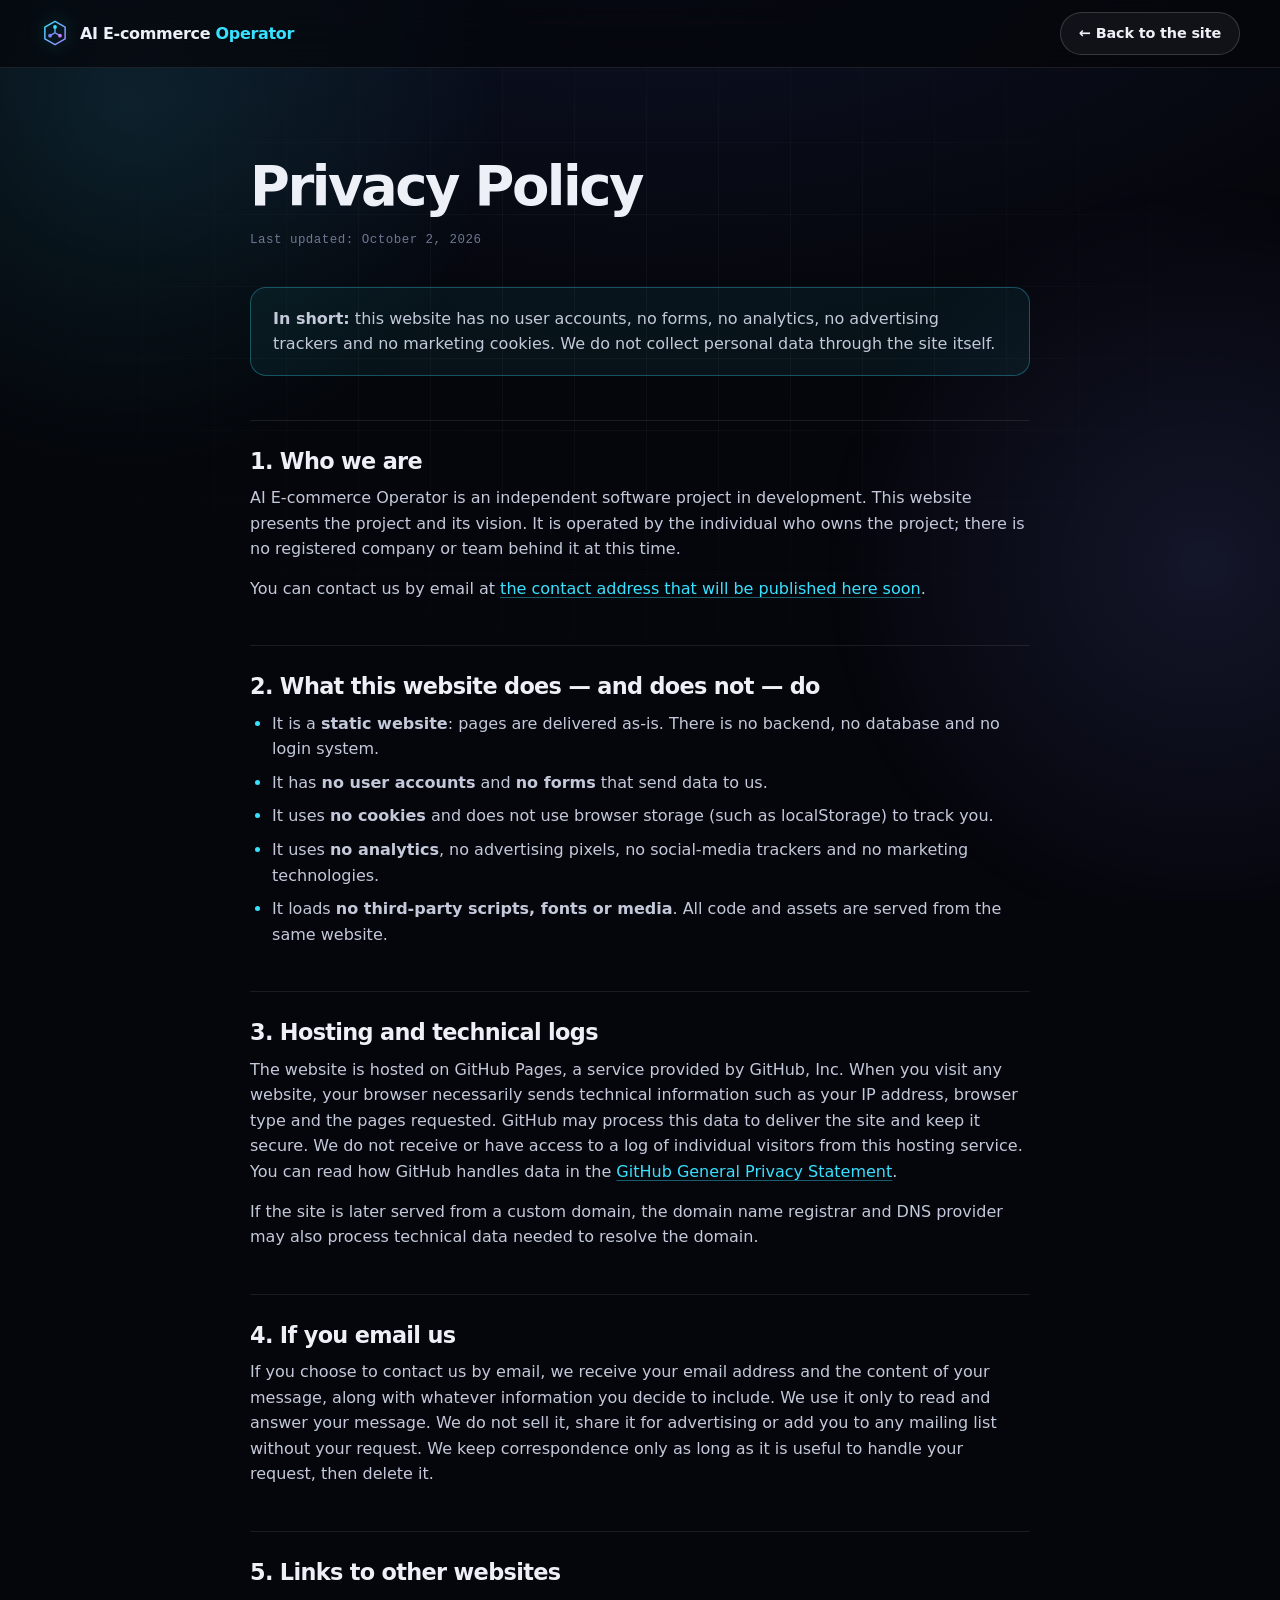
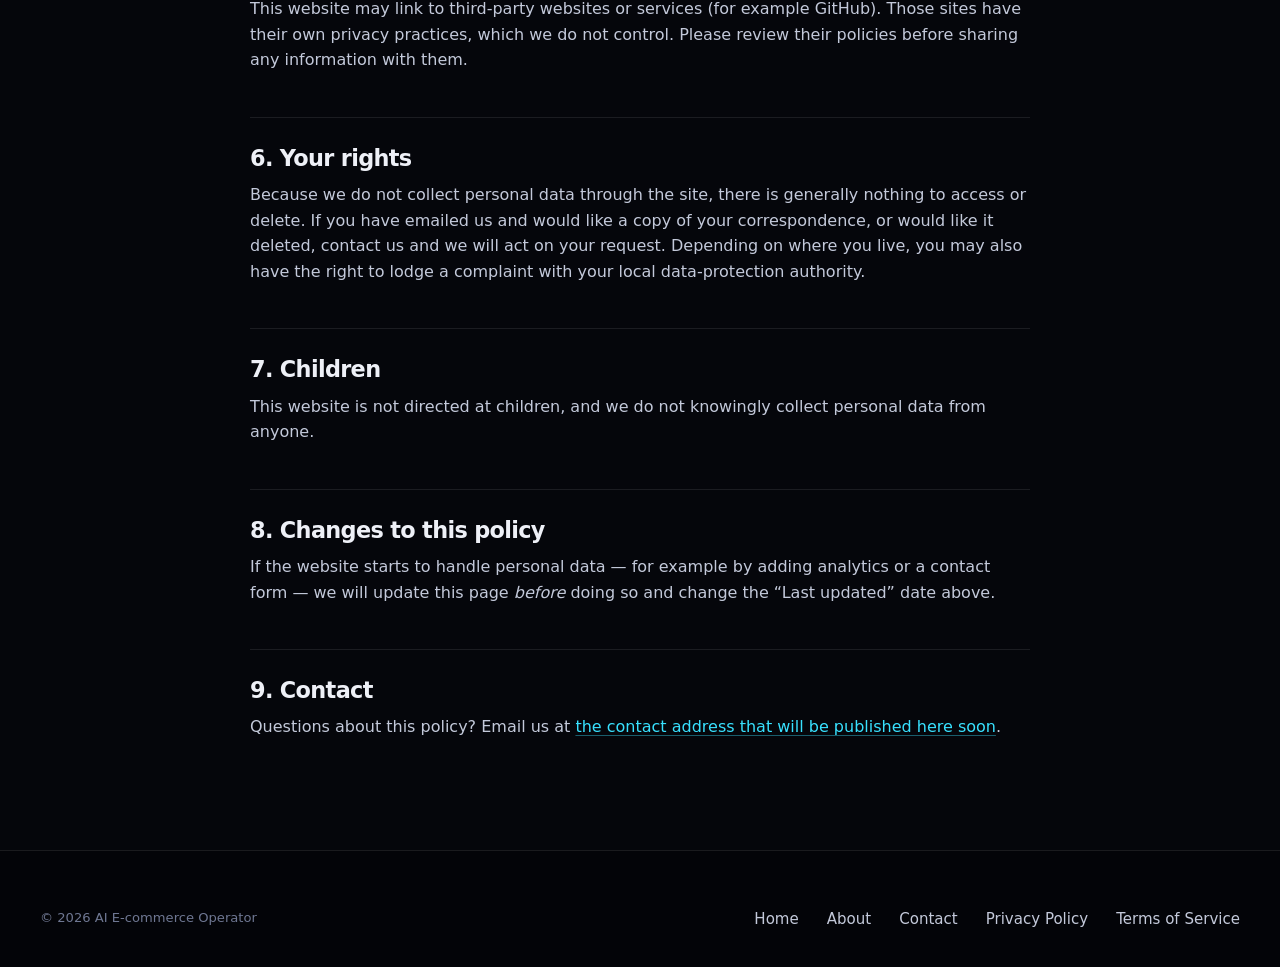
==== privacy.html @ a0b14c4b "Add premium static showcase site for AI E-commerce Operator Static GitHub Pages site (no backend, no" ====
<!doctype html>
<html lang="en">
<head>
  <meta charset="utf-8">
  <meta name="viewport" content="width=device-width, initial-scale=1, viewport-fit=cover">
  <title>Privacy Policy — AI E-commerce Operator</title>
  <meta name="description" content="Privacy Policy for the AI E-commerce Operator website: no accounts, no tracking, no marketing cookies.">
  <meta name="theme-color" content="#05060b">
  <meta name="color-scheme" content="dark">
  <link rel="canonical" href="https://abder-rahmane.github.io/ai-ecommerce-workflow-site/privacy.html">
  <meta property="og:type" content="website">
  <meta property="og:site_name" content="AI E-commerce Operator">
  <meta property="og:title" content="Privacy Policy — AI E-commerce Operator">
  <meta property="og:description" content="No accounts, no tracking, no marketing cookies.">
  <meta property="og:url" content="https://abder-rahmane.github.io/ai-ecommerce-workflow-site/privacy.html">
  <meta property="og:image" content="https://abder-rahmane.github.io/ai-ecommerce-workflow-site/assets/og-image.png">
  <link rel="icon" href="favicon.svg" type="image/svg+xml">
  <script>document.documentElement.classList.add('js');</script>
  <link rel="stylesheet" href="styles.css">
  <script defer src="script.js"></script>
</head>
<body class="doc-page">
  <!--
    HOW TO EDIT THIS PAGE LATER
    - Each section is an <h2>. Add a new <h2> + <p>/<ul> when the site starts doing something new
      (analytics, a contact form, a newsletter, embedded videos, fonts from a CDN, etc.).
    - Update the "Last updated" date below whenever you change the content.
    - The contact email is filled in automatically from SITE_CONFIG.CONTACT_EMAIL in script.js.
  -->
  <a class="skip-link" href="#main">Skip to content</a>
  <svg width="0" height="0" style="position:absolute" aria-hidden="true" focusable="false"><defs><linearGradient id="g-brand" x1="0" y1="0" x2="1" y2="1"><stop offset="0" stop-color="#38e1ff"/><stop offset="1" stop-color="#a77bff"/></linearGradient></defs></svg>
  <div class="backdrop" aria-hidden="true"><div class="bd-grid"></div><div class="bd-orb bd-orb-a"></div><div class="bd-orb bd-orb-b"></div></div>

  <header class="site-header" id="site-header">
    <div class="container nav-bar">
      <a class="brand" href="index.html" aria-label="AI E-commerce Operator — home">
        <svg class="brand-mark" viewBox="0 0 32 32" aria-hidden="true" focusable="false"><path d="M16 3.5l10.8 6.25v12.5L16 28.5 5.2 22.25V9.75z" fill="none" stroke="url(#g-brand)" stroke-width="1.6" stroke-linejoin="round"/><path d="M16 9.5v6.2m0 0l-5.3 3.1m5.3-3.1l5.3 3.1" fill="none" stroke="url(#g-brand)" stroke-width="1.4" stroke-linecap="round"/><circle cx="16" cy="9.5" r="2" fill="#38e1ff"/><circle cx="10.7" cy="18.8" r="2" fill="#7c83ff"/><circle cx="21.3" cy="18.8" r="2" fill="#c77dff"/></svg>
        <span>AI E-commerce <b>Operator</b></span>
      </a>
      <a class="btn btn-sm btn-ghost" href="index.html">← Back to the site</a>
    </div>
  </header>

  <main id="main" class="doc">
    <h1>Privacy Policy</h1>
    <p class="meta">Last updated: October 2, 2026</p>

    <div class="callout">
      <p><strong>In short:</strong> this website has no user accounts, no forms, no analytics, no advertising trackers and no marketing cookies. We do not collect personal data through the site itself.</p>
    </div>

    <h2>1. Who we are</h2>
    <p>AI E-commerce Operator is an independent software project in development. This website presents the project and its vision. It is operated by the individual who owns the project; there is no registered company or team behind it at this time.</p>
    <p>You can contact us by email at <a href="#contact-email" data-contact-link data-no-subject><span data-contact-text>the contact address that will be published here soon</span></a>.</p>

    <h2>2. What this website does — and does not — do</h2>
    <ul>
      <li>It is a <strong>static website</strong>: pages are delivered as-is. There is no backend, no database and no login system.</li>
      <li>It has <strong>no user accounts</strong> and <strong>no forms</strong> that send data to us.</li>
      <li>It uses <strong>no cookies</strong> and does not use browser storage (such as localStorage) to track you.</li>
      <li>It uses <strong>no analytics</strong>, no advertising pixels, no social-media trackers and no marketing technologies.</li>
      <li>It loads <strong>no third-party scripts, fonts or media</strong>. All code and assets are served from the same website.</li>
    </ul>

    <h2>3. Hosting and technical logs</h2>
    <p>The website is hosted on GitHub Pages, a service provided by GitHub, Inc. When you visit any website, your browser necessarily sends technical information such as your IP address, browser type and the pages requested. GitHub may process this data to deliver the site and keep it secure. We do not receive or have access to a log of individual visitors from this hosting service. You can read how GitHub handles data in the <a href="https://docs.github.com/en/site-policy/privacy-policies/github-general-privacy-statement" rel="noopener noreferrer">GitHub General Privacy Statement</a>.</p>
    <p>If the site is later served from a custom domain, the domain name registrar and DNS provider may also process technical data needed to resolve the domain.</p>

    <h2>4. If you email us</h2>
    <p>If you choose to contact us by email, we receive your email address and the content of your message, along with whatever information you decide to include. We use it only to read and answer your message. We do not sell it, share it for advertising or add you to any mailing list without your request. We keep correspondence only as long as it is useful to handle your request, then delete it.</p>

    <h2>5. Links to other websites</h2>
    <p>This website may link to third-party websites or services (for example GitHub). Those sites have their own privacy practices, which we do not control. Please review their policies before sharing any information with them.</p>

    <h2>6. Your rights</h2>
    <p>Because we do not collect personal data through the site, there is generally nothing to access or delete. If you have emailed us and would like a copy of your correspondence, or would like it deleted, contact us and we will act on your request. Depending on where you live, you may also have the right to lodge a complaint with your local data-protection authority.</p>

    <h2>7. Children</h2>
    <p>This website is not directed at children, and we do not knowingly collect personal data from anyone.</p>

    <h2>8. Changes to this policy</h2>
    <p>If the website starts to handle personal data — for example by adding analytics or a contact form — we will update this page <em>before</em> doing so and change the “Last updated” date above.</p>

    <h2>9. Contact</h2>
    <p>Questions about this policy? Email us at <a href="#contact-email" data-contact-link data-no-subject><span data-contact-text>the contact address that will be published here soon</span></a>.</p>
  </main>

  <footer class="site-footer">
    <div class="container">
      <div class="footer-bottom" style="margin-top:0;padding-top:0;border-top:0">
        <p>© 2026 AI E-commerce Operator</p>
        <ul class="footer-links">
          <li><a href="index.html">Home</a></li>
          <li><a href="index.html#about">About</a></li>
          <li><a href="index.html#contact">Contact</a></li>
          <li><a href="privacy.html" aria-current="page">Privacy Policy</a></li>
          <li><a href="terms.html">Terms of Service</a></li>
        </ul>
      </div>
    </div>
  </footer>
</body>
</html>
---- styles.css ----
/* ==========================================================================
   AI E-commerce Operator — styles
   Sections: 1 Tokens · 2 Base · 3 Layout & utilities · 4 Backdrop · 5 Header
             6 Hero · 7 Strip · 8 Sections · 9 Workflow · 10 Discovery
             11 Creative · 12 Store · 13 Advertising · 14 Learning · 15 Agents
             16 About & Contact · 17 Footer · 18 Legal pages · 19 Responsive
             20 Reduced motion
   ========================================================================== */

/* 1 — Tokens */
:root {
  --bg: #05060b;
  --bg-2: #0a0c15;
  --ink: #eef0f7;
  --ink-2: #c3c9da;
  --muted: #a2a9bd;
  --dim: #6e7792;
  --line: rgba(255, 255, 255, .09);
  --line-2: rgba(255, 255, 255, .16);
  --glass: rgba(255, 255, 255, .045);
  --c1: #38e1ff;
  --c2: #7c83ff;
  --c3: #c77dff;
  --c4: #7dffb2;
  --c5: #ffb86b;
  --radius: 20px;
  --maxw: 1200px;
  --gutter: clamp(20px, 4vw, 40px);
  --header-h: 68px;
  --font: ui-sans-serif, system-ui, -apple-system, "Segoe UI", "Inter", Roboto, "Helvetica Neue", Arial, sans-serif;
  --mono: ui-monospace, "SF Mono", SFMono-Regular, Menlo, Consolas, "Liberation Mono", monospace;
  --ease: cubic-bezier(.2, .8, .2, 1);
  color-scheme: dark;
}

/* 2 — Base */
*, *::before, *::after { box-sizing: border-box; }
html { -webkit-text-size-adjust: 100%; scroll-behavior: smooth; scroll-padding-top: calc(var(--header-h) + 12px); }
body {
  margin: 0;
  background: var(--bg);
  color: var(--ink);
  font-family: var(--font);
  font-size: 1.0625rem;
  line-height: 1.6;
  -webkit-font-smoothing: antialiased;
  -moz-osx-font-smoothing: grayscale;
  text-rendering: optimizeLegibility;
  overflow-x: hidden;
}
img, svg, canvas { display: block; max-width: 100%; }
a { color: inherit; text-decoration: none; }
h1, h2, h3, p, ul, ol, dl, dd, figure { margin: 0; }
ul, ol { padding: 0; list-style: none; }
button { font: inherit; color: inherit; }
:focus-visible { outline: 2px solid var(--c1); outline-offset: 3px; border-radius: 6px; }
::selection { background: rgba(124, 131, 255, .45); color: #fff; }

.ico { width: 1.25em; height: 1.25em; flex: none; fill: none; stroke: currentColor; stroke-width: 1.6; stroke-linecap: round; stroke-linejoin: round; }
.mono { font-family: var(--mono); }
.dim { color: var(--dim); }
.sr-only { position: absolute; width: 1px; height: 1px; margin: -1px; padding: 0; overflow: hidden; clip: rect(0 0 0 0); white-space: nowrap; border: 0; }
.skip-link { position: fixed; left: 12px; top: -60px; z-index: 100; padding: 10px 16px; background: #fff; color: #000; border-radius: 10px; font-weight: 600; transition: top .2s; }
.skip-link:focus { top: 12px; }
.noscript { position: fixed; bottom: 0; left: 0; right: 0; padding: 10px 16px; background: #1a1d2b; color: var(--ink-2); font-size: .85rem; text-align: center; z-index: 50; }

/* 3 — Layout & utilities */
.container { width: min(var(--maxw), 100% - 2 * var(--gutter)); margin-inline: auto; }
.section { position: relative; padding-block: clamp(72px, 11vw, 150px); }
.eyebrow { font-family: var(--mono); font-size: .75rem; letter-spacing: .16em; text-transform: uppercase; color: var(--c1); margin-bottom: 18px; display: inline-flex; align-items: center; gap: 10px; }
.eyebrow::before { content: ""; width: 22px; height: 1px; background: linear-gradient(90deg, transparent, var(--c1)); }
h1, h2, h3 { font-weight: 600; letter-spacing: -.03em; line-height: 1.08; text-wrap: balance; }
h2 { font-size: clamp(1.9rem, 4vw, 3.3rem); letter-spacing: -.04em; }
h3 { font-size: 1.2rem; letter-spacing: -.02em; }
.grad { background: linear-gradient(100deg, #fff 0%, #aebcff 38%, var(--c1) 78%, #8cf3ff 100%); background-size: 200% 100%; -webkit-background-clip: text; background-clip: text; color: transparent; animation: gradshift 9s ease-in-out infinite alternate; }
@keyframes gradshift { to { background-position: 100% 0; } }
.section-head { max-width: 780px; margin-bottom: clamp(36px, 5vw, 64px); }
.section-head--center { margin-inline: auto; text-align: center; }
.section-head--center .eyebrow { justify-content: center; }
.section-lede { color: var(--muted); font-size: clamp(1.02rem, 1.4vw, 1.2rem); margin-top: 20px; max-width: 62ch; text-wrap: pretty; }
.section-head--center .section-lede { margin-inline: auto; }
.caption { margin-top: 18px; font-size: .8rem; color: var(--dim); text-align: center; font-family: var(--mono); letter-spacing: .02em; }

.tag { display: inline-flex; align-items: center; padding: 3px 10px; border-radius: 999px; font-family: var(--mono); font-size: .68rem; letter-spacing: .08em; text-transform: uppercase; border: 1px solid var(--line-2); color: var(--ink-2); background: rgba(255, 255, 255, .04); }
.tag-hot { color: #bff6ff; border-color: rgba(56, 225, 255, .4); background: rgba(56, 225, 255, .08); }
.tag-dim { color: var(--dim); }

.btn { position: relative; display: inline-flex; align-items: center; justify-content: center; gap: 10px; padding: 14px 24px; border-radius: 999px; font-weight: 600; font-size: .98rem; letter-spacing: -.01em; border: 1px solid transparent; cursor: pointer; transition: transform .35s var(--ease), box-shadow .35s var(--ease), background .3s, border-color .3s; isolation: isolate; }
.btn .ico { transition: transform .35s var(--ease); }
.btn:hover .ico { transform: translateX(3px); }
.btn-sm { padding: 9px 18px; font-size: .9rem; }
.btn-primary { color: #05060b; background: linear-gradient(120deg, #fff 0%, #dff6ff 50%, #cdd6ff 100%); box-shadow: 0 0 0 1px rgba(255, 255, 255, .5) inset, 0 10px 40px -10px rgba(56, 225, 255, .55), 0 2px 10px rgba(0, 0, 0, .4); }
.btn-primary:hover { transform: translateY(-2px); box-shadow: 0 0 0 1px rgba(255, 255, 255, .6) inset, 0 18px 50px -10px rgba(124, 131, 255, .75), 0 2px 10px rgba(0, 0, 0, .4); }
.btn-ghost { color: var(--ink); background: rgba(255, 255, 255, .05); border-color: var(--line-2); }
.btn-ghost:hover { background: rgba(255, 255, 255, .1); border-color: rgba(255, 255, 255, .3); transform: translateY(-2px); }
.btn[aria-disabled="true"] { opacity: .55; cursor: not-allowed; pointer-events: auto; }
.btn[aria-disabled="true"]:hover { transform: none; }
.cta-row { display: flex; flex-wrap: wrap; gap: 14px; }
.cta-row--center { justify-content: center; }

.glass { background: linear-gradient(180deg, rgba(255, 255, 255, .07), rgba(255, 255, 255, .025)); border: 1px solid var(--line); border-radius: var(--radius); box-shadow: 0 30px 80px -40px rgba(0, 0, 0, .8), 0 1px 0 rgba(255, 255, 255, .06) inset; -webkit-backdrop-filter: blur(14px); backdrop-filter: blur(14px); }

/* Reveal on scroll (only when JS is running, so content is never hidden without it) */
.js .reveal { opacity: 0; translate: 0 28px; transition: opacity .9s var(--ease) var(--d, 0s), translate .9s var(--ease) var(--d, 0s); }
.js .reveal.in { opacity: 1; translate: 0 0; }
.rise { animation: rise 1s var(--ease) var(--d, 0s) both; }
@keyframes rise { from { opacity: 0; transform: translateY(26px); } to { opacity: 1; transform: none; } }

/* 3D tilt (driven by script.js through --rx / --ry) */
.tilt { transform: perspective(1000px) rotateX(var(--rx, 0deg)) rotateY(var(--ry, 0deg)); transform-style: preserve-3d; transition: transform .6s var(--ease); will-change: transform; }
.tilt.is-tilting { transition: transform .1s linear; }
.lift { transform: translateZ(34px); }
.spot { position: relative; }
.spot::before { content: ""; position: absolute; inset: 0; border-radius: inherit; background: radial-gradient(260px circle at var(--mx, 50%) var(--my, 50%), hsla(var(--h, 230), 100%, 70%, .2), transparent 62%); opacity: 0; transition: opacity .35s; pointer-events: none; }
.spot:hover::before { opacity: 1; }

/* Pause off-screen animations (script.js toggles .in-view) */
.js [data-anim]:not(.in-view) *, .js [data-anim]:not(.in-view) *::before, .js [data-anim]:not(.in-view) *::after { animation-play-state: paused !important; }

/* Parallax wrappers (translated by script.js) */
.px { position: absolute; transform: translate3d(0, var(--py, 0px), 0); will-change: transform; }
.bob { animation: bob 6s ease-in-out infinite; }
@keyframes bob { 50% { transform: translateY(-10px); } }

/* 4 — Backdrop */
.backdrop { position: fixed; inset: 0; z-index: -1; overflow: hidden; pointer-events: none; background: radial-gradient(120% 80% at 50% -10%, #0d1226 0%, var(--bg) 60%); }
.bd-grid { position: absolute; inset: -2px; background-image: linear-gradient(rgba(255, 255, 255, .035) 1px, transparent 1px), linear-gradient(90deg, rgba(255, 255, 255, .035) 1px, transparent 1px); background-size: 72px 72px; -webkit-mask-image: radial-gradient(70% 60% at 50% 35%, #000 20%, transparent 75%); mask-image: radial-gradient(70% 60% at 50% 35%, #000 20%, transparent 75%); }
.bd-orb { position: absolute; width: 60vmax; height: 60vmax; border-radius: 50%; opacity: .5; will-change: transform; }
.bd-orb-a { left: -20vmax; top: -22vmax; background: radial-gradient(closest-side, rgba(56, 225, 255, .22), transparent); animation: drift-a 26s ease-in-out infinite alternate; }
.bd-orb-b { right: -24vmax; top: 20vh; background: radial-gradient(closest-side, rgba(124, 131, 255, .26), transparent); animation: drift-b 32s ease-in-out infinite alternate; }
.bd-orb-c { left: 10vmax; bottom: -34vmax; background: radial-gradient(closest-side, rgba(199, 125, 255, .2), transparent); animation: drift-a 36s ease-in-out infinite alternate-reverse; }
@keyframes drift-a { to { transform: translate3d(8vmax, 6vmax, 0) scale(1.15); } }
@keyframes drift-b { to { transform: translate3d(-10vmax, 8vmax, 0) scale(.9); } }
.progress { position: fixed; top: 0; left: 0; right: 0; height: 2px; z-index: 60; pointer-events: none; }
.progress i { display: block; height: 100%; width: 100%; transform-origin: 0 50%; transform: scaleX(var(--p, 0)); background: linear-gradient(90deg, var(--c1), var(--c2), var(--c3)); box-shadow: 0 0 12px rgba(56, 225, 255, .7); }

/* 5 — Header */
.site-header { position: fixed; inset: 0 0 auto 0; z-index: 50; height: var(--header-h); display: flex; align-items: center; transition: background .4s, border-color .4s, backdrop-filter .4s; border-bottom: 1px solid transparent; }
.site-header.is-scrolled, .site-header.nav-open { background: rgba(5, 6, 11, .72); -webkit-backdrop-filter: blur(18px) saturate(1.4); backdrop-filter: blur(18px) saturate(1.4); border-color: var(--line); }
.nav-bar { display: flex; align-items: center; justify-content: space-between; gap: 24px; }
.brand { display: inline-flex; align-items: center; gap: 10px; font-weight: 600; letter-spacing: -.02em; font-size: 1rem; }
.brand b { font-weight: 600; color: var(--c1); }
.brand-mark { width: 30px; height: 30px; filter: drop-shadow(0 0 10px rgba(56, 225, 255, .4)); }
.nav { display: flex; align-items: center; gap: 22px; }
.nav ul { display: flex; gap: 4px; }
.nav ul a { display: block; padding: 8px 12px; font-size: .9rem; color: var(--muted); border-radius: 999px; transition: color .25s, background .25s; }
.nav ul a:hover, .nav ul a[aria-current="true"] { color: var(--ink); background: rgba(255, 255, 255, .07); }
.nav-toggle { display: none; width: 44px; height: 44px; border: 1px solid var(--line-2); background: rgba(255, 255, 255, .05); border-radius: 12px; cursor: pointer; position: relative; }
.nav-toggle span { position: absolute; left: 12px; right: 12px; height: 1.5px; background: var(--ink); transition: transform .35s var(--ease), top .35s var(--ease); }
.nav-toggle span:first-child { top: 17px; }
.nav-toggle span:last-child { top: 26px; }
.nav-open .nav-toggle span:first-child { top: 21.5px; transform: rotate(45deg); }
.nav-open .nav-toggle span:last-child { top: 21.5px; transform: rotate(-45deg); }

/* 6 — Hero */
.hero { position: relative; min-height: max(100svh, 720px); display: flex; align-items: center; padding: calc(var(--header-h) + 40px) 0 90px; overflow: clip; isolation: isolate; }
#hero-canvas { position: absolute; inset: 0; width: 100%; height: 100%; z-index: -2; opacity: calc(1 - var(--hp, 0) * .9); transform: translate3d(0, calc(var(--hp, 0) * 70px), 0); }
.hero-vignette { position: absolute; inset: 0; z-index: -1; background: radial-gradient(70% 90% at 22% 50%, rgba(5, 6, 11, .82) 0%, rgba(5, 6, 11, .35) 55%, transparent 80%), linear-gradient(180deg, transparent 70%, var(--bg) 100%); }
.hero-light { position: absolute; inset: 0; z-index: -1; background: radial-gradient(520px circle at var(--lx, 68%) var(--ly, 45%), rgba(124, 131, 255, .13), transparent 65%); transition: background .2s; }
.hero-inner { position: relative; }
.hero-inner > * { max-width: 640px; }
.hero-inner > h1 { max-width: 760px; }
.pill { display: inline-flex; align-items: center; gap: 10px; padding: 7px 14px 7px 12px; border-radius: 999px; font-family: var(--mono); font-size: .72rem; letter-spacing: .1em; text-transform: uppercase; color: var(--ink-2); background: rgba(255, 255, 255, .05); border: 1px solid var(--line-2); -webkit-backdrop-filter: blur(10px); backdrop-filter: blur(10px); margin-bottom: 26px; }
.live-dot { width: 8px; height: 8px; border-radius: 50%; background: var(--c4); box-shadow: 0 0 0 0 rgba(125, 255, 178, .6); animation: ping 2.4s ease-out infinite; }
@keyframes ping { 70%, 100% { box-shadow: 0 0 0 10px rgba(125, 255, 178, 0); } }
.hero h1 { font-size: clamp(2.4rem, 5.6vw, 4.9rem); letter-spacing: -.045em; line-height: 1.01; }
.lede { margin-top: 26px; font-size: clamp(1.05rem, 1.6vw, 1.28rem); color: var(--ink-2); max-width: 48ch; text-wrap: pretty; }
.hero .cta-row { margin-top: 38px; }
.hero-facts { display: flex; flex-wrap: wrap; gap: 14px 38px; margin-top: 54px; padding-top: 26px; border-top: 1px solid var(--line); }
.hero-facts li { display: flex; flex-direction: column; }
.hero-facts b { font-size: 1.9rem; font-weight: 600; letter-spacing: -.04em; line-height: 1; background: linear-gradient(180deg, #fff, #9fb0ff); -webkit-background-clip: text; background-clip: text; color: transparent; }
.hero-facts span { font-size: .8rem; color: var(--muted); margin-top: 6px; }
.scroll-cue { position: absolute; left: 50%; bottom: 26px; width: 26px; height: 42px; margin-left: -13px; border: 1px solid var(--line-2); border-radius: 14px; opacity: .8; }
.scroll-cue i { position: absolute; left: 50%; top: 8px; width: 3px; height: 8px; margin-left: -1.5px; border-radius: 3px; background: var(--c1); animation: cue 2s var(--ease) infinite; }
@keyframes cue { 0% { opacity: 0; transform: translateY(0); } 30% { opacity: 1; } 100% { opacity: 0; transform: translateY(14px); } }

/* 7 — Principles strip */
.strip { border-block: 1px solid var(--line); background: rgba(255, 255, 255, .015); }
.strip-grid { display: grid; grid-template-columns: repeat(4, 1fr); gap: 0; }
.strip-item { display: flex; gap: 14px; align-items: flex-start; padding: 28px 24px; border-left: 1px solid var(--line); }
.strip-item:first-child { border-left: 0; padding-left: 0; }
.strip-item .ico { width: 1.6rem; height: 1.6rem; color: var(--c1); margin-top: 3px; }
.strip-item b { display: block; font-weight: 600; letter-spacing: -.01em; font-size: .98rem; }
.strip-item span { display: block; font-size: .85rem; color: var(--muted); margin-top: 4px; line-height: 1.5; }

/* 8 — Shared: split layout & feature lists */
.split { display: grid; grid-template-columns: minmax(0, .95fr) minmax(0, 1.05fr); gap: clamp(36px, 6vw, 96px); align-items: center; }
.split--rev .split-text { order: 2; }
.split--rev .split-visual { order: 1; }
.feature-list { display: grid; gap: 4px; margin-top: 34px; }
.feature-list li { display: flex; gap: 16px; padding: 14px 0; border-top: 1px solid var(--line); }
.feature-list li:last-child { border-bottom: 1px solid var(--line); }
.feature-list .ico { width: 1.5rem; height: 1.5rem; color: var(--c1); margin-top: 2px; }
.feature-list b { display: block; font-weight: 600; letter-spacing: -.01em; }
.feature-list span { display: block; color: var(--muted); font-size: .94rem; margin-top: 2px; }
.feature-list--cols { grid-template-columns: repeat(3, 1fr); column-gap: 36px; margin-top: 0; align-content: start; }
.feature-list--cols li:last-child { border-bottom: 0; }
.notice { display: flex; gap: 18px; align-items: flex-start; margin-top: clamp(40px, 6vw, 72px); padding: 22px 26px; border: 1px solid rgba(255, 184, 107, .28); background: linear-gradient(180deg, rgba(255, 184, 107, .07), rgba(255, 184, 107, .02)); border-radius: var(--radius); }
.notice .ico { width: 1.6rem; height: 1.6rem; color: var(--c5); margin-top: 2px; }
.notice b { display: block; margin-bottom: 4px; }
.notice p { color: var(--ink-2); font-size: .95rem; max-width: 90ch; }

/* 9 — Workflow */
.compare { display: grid; grid-template-columns: 1fr 1fr; gap: 20px; margin-bottom: clamp(48px, 7vw, 90px); }
.compare-card { position: relative; padding: 30px; border-radius: var(--radius); border: 1px solid var(--line); background: rgba(255, 255, 255, .025); overflow: hidden; }
.compare-card h3 { display: flex; align-items: center; gap: 12px; margin-bottom: 8px; font-size: 1.3rem; }
.compare-card p { color: var(--muted); font-size: .96rem; max-width: 46ch; }
.compare-card--vision { border-color: rgba(56, 225, 255, .3); background: linear-gradient(160deg, rgba(56, 225, 255, .08), rgba(124, 131, 255, .05) 60%, transparent); }
.scatter { display: flex; flex-wrap: wrap; gap: 10px; margin-top: 26px; }
.scatter li { padding: 8px 14px; border: 1px dashed var(--line-2); border-radius: 10px; font-size: .86rem; color: var(--muted); transform: rotate(var(--r, 0deg)); background: rgba(255, 255, 255, .02); }
.chain { display: flex; flex-wrap: wrap; align-items: center; gap: 8px 0; margin-top: 26px; }
.chain li { position: relative; padding: 6px 10px; border-radius: 9px; font-size: .8rem; color: #dff8ff; background: rgba(56, 225, 255, .1); border: 1px solid rgba(56, 225, 255, .3); margin-right: 14px; }
.chain li:not(:last-child)::after { content: ""; position: absolute; left: 100%; top: 50%; width: 14px; height: 1px; background: linear-gradient(90deg, var(--c1), var(--c3)); }
.chain li:last-child { margin-right: 0; }

.flow { --gap: 48px; display: grid; grid-template-columns: minmax(0, 1fr); gap: var(--gap); position: relative; counter-reset: n; }
.fnode { --hc: hsl(var(--h) 95% 66%); position: relative; display: grid; grid-template-columns: auto 1fr auto; grid-template-areas: "ico title num" "ico sub sub" "ico human human"; column-gap: 14px; align-items: center; padding: 16px 18px; border-radius: 18px; border: 1px solid var(--line); background: linear-gradient(180deg, rgba(255, 255, 255, .06), rgba(255, 255, 255, .02)); box-shadow: 0 20px 50px -30px rgba(0, 0, 0, .8); }
.fnode > b { grid-area: title; font-weight: 600; letter-spacing: -.01em; font-size: 1rem; }
.fnode > small { grid-area: sub; color: var(--muted); font-size: .82rem; line-height: 1.45; margin-top: 2px; }
.fn-ico { grid-area: ico; display: grid; place-items: center; width: 44px; height: 44px; border-radius: 12px; color: var(--hc); background: hsla(var(--h), 95%, 62%, .12); border: 1px solid hsla(var(--h), 95%, 62%, .35); }
.fn-num { grid-area: num; font-family: var(--mono); font-size: .7rem; color: var(--dim); letter-spacing: .1em; }
.human { grid-area: human; display: inline-flex; align-items: center; gap: 6px; justify-self: start; margin-top: 8px; padding: 2px 9px; border-radius: 999px; font-style: normal; font-size: .66rem; letter-spacing: .05em; font-family: var(--mono); text-transform: uppercase; color: var(--c5); border: 1px solid rgba(255, 184, 107, .35); background: rgba(255, 184, 107, .08); }
.human .ico { width: 1em; height: 1em; }
.fn-glow { position: absolute; inset: -1px; border-radius: inherit; pointer-events: none; opacity: 0; box-shadow: 0 0 0 1px var(--hc) inset, 0 0 40px -6px var(--hc); background: radial-gradient(120% 100% at 50% 0%, hsla(var(--h), 95%, 60%, .16), transparent 70%); animation: nglow 8s linear infinite; animation-delay: calc(var(--i) * .8s); }
@keyframes nglow { 0% { opacity: 0; } 3% { opacity: 1; } 16% { opacity: .9; } 30%, 100% { opacity: 0; } }
/* connectors — mobile: vertical, down */
.fnode::before, .fnode::after { content: ""; position: absolute; left: 31px; top: 100%; width: 2px; height: var(--gap); pointer-events: none; }
.fnode::after { background: linear-gradient(180deg, hsla(var(--h), 95%, 66%, .5), hsla(calc(var(--h) + 15), 95%, 66%, .15)); }
.fnode::before { z-index: 1; opacity: 0; background-image: linear-gradient(180deg, transparent, #fff, transparent); background-repeat: no-repeat; background-size: 100% 26px; animation: pulse-v 8s linear infinite; animation-delay: calc(var(--i) * .8s); }
.fnode:last-child::before, .fnode:last-child::after { display: none; }
@keyframes pulse-v { 0% { opacity: 1; background-position: 0 -26px; } 9.5% { opacity: 1; background-position: 0 calc(100% + 26px); } 10%, 100% { opacity: 0; background-position: 0 calc(100% + 26px); } }
@keyframes pulse-h { 0% { opacity: 1; background-position: -26px 0; } 9.5% { opacity: 1; background-position: calc(100% + 26px) 0; } 10%, 100% { opacity: 0; background-position: calc(100% + 26px) 0; } }
@keyframes pulse-hr { 0% { opacity: 1; background-position: calc(100% + 26px) 0; } 9.5% { opacity: 1; background-position: -26px 0; } 10%, 100% { opacity: 0; background-position: -26px 0; } }
@keyframes pulse-vu { 0% { opacity: 1; background-position: 0 calc(100% + 26px); } 9.5% { opacity: 1; background-position: 0 -26px; } 10%, 100% { opacity: 0; background-position: 0 -26px; } }

/* 10 — Discovery */
.disc { display: grid; grid-template-columns: minmax(0, 1fr) clamp(36px, 10vw, 120px) minmax(0, 1.12fr); align-items: stretch; min-height: 440px; padding: clamp(16px, 2.4vw, 28px); border-radius: 28px; border: 1px solid var(--line); background: radial-gradient(80% 70% at 85% 50%, rgba(199, 125, 255, .12), transparent 70%), rgba(255, 255, 255, .02); }
.disc-signals { display: flex; flex-direction: column; }
.disc-signals > div { flex: 1; display: flex; align-items: center; }
.chip { display: inline-flex; align-items: center; gap: 9px; padding: 8px 14px; border-radius: 999px; background: rgba(255, 255, 255, .05); border: 1px solid var(--line-2); font-size: .82rem; color: var(--ink-2); white-space: nowrap; }
.chip i { width: 7px; height: 7px; border-radius: 50%; background: hsl(var(--h) 95% 66%); box-shadow: 0 0 10px hsl(var(--h) 95% 66%); animation: blink 3s ease-in-out infinite; }
.disc-signals > div:nth-child(2n) .chip i { animation-delay: -1s; }
.disc-signals > div:nth-child(3n) .chip i { animation-delay: -2s; }
@keyframes blink { 50% { opacity: .35; } }
.disc-lines { width: 100%; height: 100%; overflow: visible; }
.flowdots path { stroke-dasharray: 2 16; animation: dash 1.6s linear infinite; filter: drop-shadow(0 0 3px #fff); }
.flowdots path:nth-child(2n) { animation-duration: 2.1s; }
.flowdots path:nth-child(3n) { animation-duration: 1.3s; }
@keyframes dash { to { stroke-dashoffset: -36; } }
.cand { position: relative; align-self: center; padding: 18px; border-radius: 22px; border: 1px solid rgba(199, 125, 255, .4); background: linear-gradient(180deg, rgba(255, 255, 255, .09), rgba(255, 255, 255, .03)); box-shadow: 0 30px 90px -30px rgba(124, 131, 255, .6), 0 1px 0 rgba(255, 255, 255, .1) inset; }
.cand-pulse { position: absolute; left: -6px; top: 50%; width: 12px; height: 12px; margin-top: -6px; border-radius: 50%; background: #fff; box-shadow: 0 0 20px 4px var(--c3); }
.cand-pulse::after { content: ""; position: absolute; inset: -6px; border-radius: 50%; border: 1px solid var(--c3); animation: ring 2.4s ease-out infinite; }
@keyframes ring { from { transform: scale(.6); opacity: 1; } to { transform: scale(3.4); opacity: 0; } }
.cand-head { display: flex; justify-content: space-between; align-items: center; font-size: .7rem; }
.cand-art { position: relative; height: 96px; margin: 14px 0; border-radius: 14px; background: radial-gradient(70% 90% at 50% 100%, rgba(124, 131, 255, .35), transparent 70%), rgba(255, 255, 255, .03); overflow: hidden; transform-style: preserve-3d; }
.cand-art i { position: absolute; bottom: 14px; border-radius: 12px; background: linear-gradient(145deg, #aebcff, #6d6cf0 60%, #3b3a9c); box-shadow: 0 14px 24px -10px rgba(0, 0, 0, .7), inset 0 1px 0 rgba(255, 255, 255, .5); }
.cand-art i:nth-child(1) { left: 22%; width: 38px; height: 38px; transform: rotate(-8deg); }
.cand-art i:nth-child(2) { left: 42%; width: 46px; height: 62px; background: linear-gradient(145deg, #bff6ff, #38e1ff 60%, #1b7fa0); }
.cand-art i:nth-child(3) { left: 63%; width: 34px; height: 30px; transform: rotate(9deg); background: linear-gradient(145deg, #f0c6ff, #c77dff 60%, #6e3aa0); }
.cand-title { display: block; font-weight: 600; letter-spacing: -.01em; margin-bottom: 10px; }
.bars { display: grid; gap: 8px; }
.bars li { display: grid; grid-template-columns: minmax(70px, 1.1fr) 1.2fr; gap: 10px; align-items: center; font-size: .72rem; color: var(--muted); }
.bar { height: 6px; border-radius: 6px; background: rgba(255, 255, 255, .08); overflow: hidden; }
.bar i { display: block; height: 100%; width: 100%; border-radius: inherit; background: linear-gradient(90deg, var(--c1), var(--c3)); transform-origin: 0 50%; transform: scaleX(0); transition: transform 1.4s var(--ease) .5s; }
.js .reveal.in .bar i, html:not(.js) .bar i { transform: scaleX(var(--v)); }
.cand-foot { display: flex; align-items: center; gap: 8px; margin-top: 14px; padding-top: 12px; border-top: 1px solid var(--line); font-size: .72rem; color: var(--c5); font-family: var(--mono); }

/* 11 — Creative */
.creative-grid { display: grid; grid-template-columns: minmax(0, 1fr); gap: clamp(36px, 5vw, 64px); }
.creative-grid .ads-wrap { order: -1; }
.ads-wrap { min-width: 0; }
.ads { position: relative; height: clamp(330px, 38vw, 470px); perspective: 1200px; max-width: 980px; margin-inline: auto; }
.ad { --w: clamp(120px, 16vw, 224px); --sp: .98; position: absolute; left: 50%; top: 50%; width: var(--w); aspect-ratio: var(--ar, 9 / 16); padding: 10px; border-radius: 22px; display: flex; flex-direction: column; justify-content: space-between; overflow: hidden; border: 1px solid rgba(255, 255, 255, .22); background: var(--bgc); box-shadow: 0 40px 70px -30px rgba(0, 0, 0, .85), 0 1px 0 rgba(255, 255, 255, .3) inset; transform: translate(-50%, -50%) translate3d(calc(var(--k) * var(--w) * var(--sp)), calc(var(--k) * var(--k) * 6px), calc(10px - var(--k) * var(--k) * 24px)) rotateZ(calc(var(--k) * 6deg)) rotateY(calc(var(--k) * -8deg)); transition: transform .6s var(--ease), box-shadow .6s; }
.ad:hover { transform: translate(-50%, -50%) translate3d(calc(var(--k) * var(--w) * var(--sp)), -18px, 80px) rotateZ(0) rotateY(0) scale(1.05); z-index: 5; box-shadow: 0 50px 90px -30px rgba(124, 131, 255, .6), 0 1px 0 rgba(255, 255, 255, .4) inset; }
.ad--1 { --bgc: linear-gradient(160deg, #3c2d9c 0%, #1b1a52 60%, #0d0c26 100%); --ar: 9 / 16; --acc: #a79bff; }
.ad--2 { --bgc: linear-gradient(160deg, #0f6a85 0%, #0a3550 60%, #071827 100%); --ar: 1 / 1.18; --acc: #6cf0ff; z-index: 2; }
.ad--3 { --bgc: linear-gradient(160deg, #a0521f 0%, #53270f 60%, #231008 100%); --ar: 4 / 5.6; --acc: #ffc58a; z-index: 2; }
.ad--4 { --bgc: linear-gradient(160deg, #136b52 0%, #0b3a30 60%, #06201c 100%); --ar: 9 / 16; --acc: #8dffc4; }
.ad-tag { position: relative; z-index: 2; align-self: flex-start; padding: 3px 9px; border-radius: 999px; background: rgba(0, 0, 0, .35); border: 1px solid rgba(255, 255, 255, .18); font-family: var(--mono); font-size: .58rem; letter-spacing: .06em; text-transform: uppercase; color: #fff; white-space: nowrap; }
.ad-art { position: absolute; inset: 0; }
.ad-art .orb { position: absolute; left: 50%; top: 36%; width: 80%; aspect-ratio: 1; margin: -40% 0 0 -40%; border-radius: 50%; background: radial-gradient(closest-side, var(--acc), transparent); opacity: .5; filter: saturate(1.2); animation: orb 6s ease-in-out infinite alternate; }
.ad-art .ring { position: absolute; left: 50%; top: 42%; width: 64%; aspect-ratio: 1; margin: -32% 0 0 -32%; border-radius: 50%; border: 1px solid rgba(255, 255, 255, .25); transform: rotateX(68deg); box-shadow: 0 0 24px -4px var(--acc); animation: spin-slow 14s linear infinite; }
.ad-art .prod { position: absolute; left: 50%; top: 42%; width: 34%; aspect-ratio: .8; margin: -20% 0 0 -17%; border-radius: 28% 28% 22% 22%; background: linear-gradient(150deg, #fff, var(--acc) 55%, rgba(0, 0, 0, .4)); box-shadow: 0 20px 30px -8px rgba(0, 0, 0, .65), inset 0 2px 0 rgba(255, 255, 255, .7); animation: float-y 5s ease-in-out infinite alternate; }
.ad-art .play { position: absolute; right: 12px; top: 46%; width: 24px; height: 24px; border-radius: 50%; background: rgba(255, 255, 255, .85); }
.ad-art .play::after { content: ""; position: absolute; left: 9px; top: 6.5px; border-left: 8px solid #111; border-block: 5.5px solid transparent; }
@keyframes orb { to { transform: scale(1.18); opacity: .7; } }
@keyframes spin-slow { to { transform: rotateX(68deg) rotateZ(360deg); } }
@keyframes float-y { to { transform: translateY(-8px) rotate(3deg); } }
.ad-copy { position: relative; z-index: 2; display: grid; gap: 4px; }
.ad-copy small { font-family: var(--mono); font-size: .56rem; letter-spacing: .14em; color: var(--acc); }
.ad-copy b { font-size: clamp(.7rem, 1.05vw, .88rem); line-height: 1.2; font-weight: 600; letter-spacing: -.01em; }
.ad-cta { justify-self: start; margin-top: 4px; padding: 4px 11px; border-radius: 999px; background: #fff; color: #111; font-size: .6rem; font-weight: 700; }
.hook-chips { display: flex; flex-wrap: wrap; justify-content: center; gap: 8px; margin-top: 22px; }
.hook-chips li { padding: 6px 13px; border-radius: 999px; font-size: .78rem; color: var(--muted); border: 1px solid var(--line); background: rgba(255, 255, 255, .03); transition: color .4s, background .4s, border-color .4s, box-shadow .4s; }
.hook-chips li.on { color: #fff; border-color: rgba(167, 155, 255, .6); background: rgba(124, 131, 255, .2); box-shadow: 0 0 24px -4px rgba(124, 131, 255, .7); }

/* 12 — Store */
.shop-stage { position: relative; padding: 36px 0 36px; }
.shop { position: relative; width: min(100%, 560px); margin-inline: auto; border-radius: 16px; overflow: hidden; border: 1px solid var(--line-2); background: #0d1020; box-shadow: 0 50px 100px -30px rgba(0, 0, 0, .9), 0 0 0 1px rgba(255, 255, 255, .03), 0 40px 100px -40px rgba(56, 225, 255, .3); --by: -8deg; }
.shop.tilt { transform: perspective(1200px) rotateX(calc(var(--rx, 0deg) + 3deg)) rotateY(calc(var(--ry, 0deg) - 9deg)); }
.shop-bar { display: flex; align-items: center; gap: 6px; padding: 10px 14px; background: rgba(255, 255, 255, .05); border-bottom: 1px solid var(--line); }
.shop-bar i { width: 9px; height: 9px; border-radius: 50%; background: rgba(255, 255, 255, .18); }
.shop-bar span { margin-left: 12px; padding: 3px 16px; font-family: var(--mono); font-size: .66rem; color: var(--dim); background: rgba(0, 0, 0, .3); border-radius: 999px; }
.shop-body { padding: 16px; display: grid; gap: 14px; }
.shop-nav { display: flex; align-items: center; gap: 12px; }
.shop-nav b { width: 54px; height: 12px; border-radius: 4px; background: linear-gradient(90deg, var(--c1), var(--c3)); }
.shop-nav span { width: 34px; height: 6px; border-radius: 4px; background: rgba(255, 255, 255, .14); }
.shop-nav em { margin-left: auto; width: 20px; height: 20px; border-radius: 50%; border: 1.5px solid rgba(255, 255, 255, .3); }
.shop-hero { display: grid; grid-template-columns: 1.1fr .9fr; gap: 12px; padding: 18px; border-radius: 12px; background: linear-gradient(120deg, rgba(124, 131, 255, .3), rgba(56, 225, 255, .12) 70%); }
.shop-hero .l1, .shop-body .l1 { display: block; height: 10px; width: 80%; border-radius: 4px; background: rgba(255, 255, 255, .8); margin-bottom: 8px; }
.shop-hero .l2, .shop-body .l2 { display: block; height: 6px; width: 55%; border-radius: 4px; background: rgba(255, 255, 255, .25); }
.shop-hero .btn-s { display: block; margin-top: 16px; width: 64px; height: 20px; border-radius: 999px; background: #fff; }
.shop-hero-art { position: relative; }
.shop-hero-art i { position: absolute; border-radius: 12px; background: linear-gradient(145deg, #bff6ff, #38e1ff 55%, #20607f); box-shadow: 0 14px 20px -8px rgba(0, 0, 0, .6); }
.shop-hero-art i:first-child { left: 14%; top: 18%; width: 46%; height: 70%; }
.shop-hero-art i:last-child { right: 4%; bottom: 8%; width: 34%; height: 40%; background: linear-gradient(145deg, #f0c6ff, #c77dff 55%, #5e3b9c); transform: rotate(8deg); }
.shop-grid { display: grid; grid-template-columns: repeat(3, 1fr); gap: 12px; }
.shop-grid > div { padding: 8px; border-radius: 10px; background: rgba(255, 255, 255, .04); border: 1px solid var(--line); }
.p-art { height: 58px; border-radius: 8px; margin-bottom: 9px; background: linear-gradient(135deg, hsl(var(--ph) 70% 55% / .6), hsl(calc(var(--ph) + 40) 70% 40% / .3)); position: relative; }
.p-art::after { content: ""; position: absolute; inset: 16px 30%; border-radius: 8px; background: rgba(255, 255, 255, .55); box-shadow: 0 10px 14px -6px rgba(0, 0, 0, .6); }
.p1 { --ph: 200; } .p2 { --ph: 260; } .p3 { --ph: 320; }
.float-chip { display: inline-flex; align-items: center; gap: 8px; padding: 9px 14px; border-radius: 999px; font-size: .78rem; color: var(--ink-2); background: rgba(14, 17, 32, .7); border: 1px solid var(--line-2); -webkit-backdrop-filter: blur(12px); backdrop-filter: blur(12px); box-shadow: 0 20px 40px -16px rgba(0, 0, 0, .8); white-space: nowrap; z-index: 3; }
.float-chip b { color: var(--c4); font-weight: 600; }
.float-chip .ico { color: var(--c1); }
.fc-1 { animation-delay: -1s; } .fc-2 { animation-delay: -3s; } .fc-3 { animation-delay: -5s; }
.shop-stage > .px:nth-of-type(1) { left: -2%; top: 8%; z-index: 3; }
.shop-stage > .px:nth-of-type(2) { right: -2%; top: 34%; z-index: 3; }
.shop-stage > .px:nth-of-type(3) { left: 4%; bottom: 18%; z-index: 3; }
.pipeline { position: relative; width: min(100%, 300px); margin: -26px 0 0 auto; padding: 14px 16px; display: grid; gap: 9px; z-index: 4; font-size: .78rem; }
.pipeline li { display: flex; align-items: center; gap: 10px; color: var(--dim); transition: color .5s; }
.pipeline li .ico { width: 1.1em; height: 1.1em; padding: 2px; box-sizing: content-box; border-radius: 50%; border: 1px solid var(--line-2); color: transparent; transition: all .5s; }
.pipeline li.on { color: var(--ink); }
.pipeline li.on .ico { color: #04130c; background: var(--c4); border-color: var(--c4); box-shadow: 0 0 14px rgba(125, 255, 178, .6); }
.pipeline li.is-gate.on .ico { color: #1b1204; background: var(--c5); border-color: var(--c5); box-shadow: 0 0 14px rgba(255, 184, 107, .6); }

/* 13 — Advertising */
.approval { padding: 22px; display: grid; gap: 20px; max-width: 540px; margin-inline: auto; box-shadow: 0 50px 100px -40px rgba(124, 131, 255, .5), 0 30px 80px -40px rgba(0, 0, 0, .8); }
.ap-head { display: flex; justify-content: space-between; align-items: flex-start; gap: 14px; }
.ap-head small { display: block; font-family: var(--mono); font-size: .66rem; letter-spacing: .12em; text-transform: uppercase; color: var(--dim); }
.ap-head b { display: block; font-weight: 600; letter-spacing: -.01em; margin-top: 3px; }
.ap-fields { display: grid; grid-template-columns: 1fr 1fr; gap: 10px; }
.ap-fields > div { padding: 12px 14px; border-radius: 12px; background: rgba(255, 255, 255, .04); border: 1px solid var(--line); }
.ap-fields dt { font-size: .66rem; letter-spacing: .1em; text-transform: uppercase; color: var(--dim); font-family: var(--mono); }
.ap-fields dd { font-size: .9rem; margin-top: 2px; }
.stepper { display: grid; grid-template-columns: repeat(5, 1fr); position: relative; }
.stepper li { position: relative; display: flex; flex-direction: column; align-items: center; gap: 8px; text-align: center; font-size: .66rem; color: var(--dim); transition: color .5s; }
.stepper li::before { content: ""; position: absolute; top: 7px; right: 50%; width: 100%; height: 2px; background: var(--line-2); transition: background .6s; }
.stepper li:first-child::before { display: none; }
.stepper i { position: relative; z-index: 1; width: 16px; height: 16px; border-radius: 50%; background: var(--bg-2); border: 2px solid var(--line-2); transition: all .5s; }
.stepper li.on { color: var(--ink); }
.stepper li.on::before { background: linear-gradient(90deg, var(--c1), var(--c2)); }
.stepper li.on i { background: var(--c1); border-color: var(--c1); box-shadow: 0 0 14px var(--c1); }
.stepper li.is-gate.on i { background: var(--c5); border-color: var(--c5); box-shadow: 0 0 14px var(--c5); }
.ap-actions { display: flex; flex-wrap: wrap; gap: 10px; }
.fake-btn { display: inline-flex; align-items: center; gap: 6px; padding: 8px 16px; border-radius: 999px; font-size: .8rem; font-weight: 600; border: 1px solid var(--line-2); color: var(--ink-2); background: rgba(255, 255, 255, .05); }
.fake-btn--ok { background: #fff; color: #05060b; border-color: #fff; }
.fake-btn--pause { margin-left: auto; color: var(--c5); border-color: rgba(255, 184, 107, .4); }

/* 14 — Learning */
.steps { display: grid; gap: 4px; margin-top: 34px; counter-reset: s; }
.steps li { display: flex; gap: 18px; align-items: baseline; padding: 14px 0; border-top: 1px solid var(--line); }
.steps li:last-child { border-bottom: 1px solid var(--line); }
.steps span { font-family: var(--mono); font-size: .75rem; color: var(--c1); letter-spacing: .1em; }
.steps b { font-weight: 600; letter-spacing: -.01em; margin-right: 10px; }
.steps small { color: var(--muted); font-size: .92rem; }
.steps div { display: flex; flex-wrap: wrap; align-items: baseline; }
.loop { position: relative; width: min(100%, 540px); aspect-ratio: 1; margin-inline: auto; }
.loop-svg, .orbit, .orbit-box { position: absolute; inset: 0; width: 100%; height: 100%; }
.orbit-box { overflow: hidden; border-radius: 50%; pointer-events: none; }
.ring-in { transform-origin: 50px 50px; animation: spin-r 60s linear infinite; }
.ring-out { transform-origin: 50px 50px; animation: spin 90s linear infinite; }
@keyframes spin { to { transform: rotate(360deg); } }
@keyframes spin-r { to { transform: rotate(-360deg); } }
.orbit-svg { transform-origin: 50px 50px; animation: spin 10s linear infinite; }
.orbit { animation: spin 10s linear infinite; }
.orbit i { position: absolute; left: 50%; top: 12%; width: 14px; height: 14px; margin: -7px 0 0 -7px; border-radius: 50%; background: #fff; box-shadow: 0 0 0 4px rgba(56, 225, 255, .25), 0 0 24px 6px var(--c1); }
.loop-core { position: absolute; left: 50%; top: 50%; width: 42%; transform: translate(-50%, -50%); text-align: center; }
.loop-core small { display: block; font-family: var(--mono); font-size: .62rem; letter-spacing: .16em; text-transform: uppercase; color: var(--c1); margin-bottom: 8px; }
.loop-core b { font-size: clamp(1.1rem, 2.6vw, 1.7rem); line-height: 1.12; letter-spacing: -.04em; font-weight: 600; background: linear-gradient(180deg, #fff, #9fb0ff); -webkit-background-clip: text; background-clip: text; color: transparent; }
.lnode { position: absolute; display: flex; align-items: center; gap: 10px; }
.lnode i { position: relative; width: 22px; height: 22px; border-radius: 50%; background: var(--bg-2); border: 2px solid var(--line-2); animation: lglow 10s linear infinite; animation-delay: calc(var(--i) * 2s); }
.lnode span { position: absolute; white-space: nowrap; font-size: clamp(.68rem, 1.5vw, .88rem); font-weight: 600; letter-spacing: -.01em; color: var(--ink-2); }
.ln0 { left: 50%; top: 12%; } .ln0 i { margin: -11px 0 0 -11px; } .ln0 span { left: 50%; bottom: 20px; transform: translateX(-50%); }
.ln1 { left: 86.14%; top: 38.26%; } .ln1 i { margin: -11px 0 0 -11px; } .ln1 span { left: 18px; top: -10px; }
.ln2 { left: 72.34%; top: 80.74%; } .ln2 i { margin: -11px 0 0 -11px; } .ln2 span { left: 50%; top: 20px; transform: translateX(-50%); }
.ln3 { left: 27.66%; top: 80.74%; } .ln3 i { margin: -11px 0 0 -11px; } .ln3 span { left: 50%; top: 20px; transform: translateX(-50%); }
.ln4 { left: 13.86%; top: 38.26%; } .ln4 i { margin: -11px 0 0 -11px; } .ln4 span { right: 18px; top: -10px; }
@keyframes lglow { 0% { background: #fff; border-color: var(--c1); box-shadow: 0 0 0 0 rgba(56, 225, 255, .8), 0 0 28px 4px var(--c1); transform: scale(1.35); } 6% { transform: scale(1.5); } 22% { background: rgba(56, 225, 255, .35); border-color: var(--c1); box-shadow: 0 0 14px -2px var(--c1); transform: scale(1); } 100% { background: var(--bg-2); border-color: var(--line-2); box-shadow: none; transform: scale(1); } }

/* 15 — Agents */
.agents { display: grid; grid-template-columns: repeat(4, minmax(0, 1fr)); gap: 16px; perspective: 1400px; }
.agent { --hc: hsl(var(--h) 95% 68%); padding: 24px 22px 22px; border-radius: 22px; border: 1px solid var(--line); background: linear-gradient(180deg, rgba(255, 255, 255, .065), rgba(255, 255, 255, .02)); box-shadow: 0 30px 60px -40px rgba(0, 0, 0, .9); overflow: hidden; display: flex; flex-direction: column; }
.agent::after { content: ""; position: absolute; left: 22px; right: 22px; top: 0; height: 1px; background: linear-gradient(90deg, transparent, var(--hc), transparent); opacity: .6; }
.agent-no { position: absolute; right: 18px; top: 16px; font-size: .68rem; color: var(--dim); letter-spacing: .12em; }
.agent-ico { display: grid; place-items: center; width: 48px; height: 48px; border-radius: 14px; margin-bottom: 38px; color: var(--hc); background: hsla(var(--h), 95%, 62%, .12); border: 1px solid hsla(var(--h), 95%, 62%, .35); box-shadow: 0 10px 30px -10px hsla(var(--h), 95%, 62%, .6); }
.agent-ico .ico { width: 1.5rem; height: 1.5rem; }
.agent h3 { font-size: 1.12rem; margin-bottom: 8px; }
.agent p { color: var(--muted); font-size: .9rem; line-height: 1.55; flex: 1; }
.mini { display: flex; flex-wrap: wrap; gap: 6px; margin-top: 18px; }
.mini li { padding: 3px 9px; border-radius: 999px; font-size: .7rem; color: var(--ink-2); background: rgba(255, 255, 255, .05); border: 1px solid var(--line); }

/* 16 — About & Contact */
.about { display: grid; grid-template-columns: minmax(0, .8fr) minmax(0, 1.2fr); gap: clamp(30px, 6vw, 90px); align-items: start; }
.about-text { display: grid; gap: 18px; color: var(--ink-2); font-size: 1.08rem; }
.about-text p { text-wrap: pretty; }
.about-cards { display: grid; grid-template-columns: repeat(3, 1fr); gap: 12px; margin-top: 14px; }
.about-cards li { padding: 18px; border-radius: 16px; border: 1px solid var(--line); background: rgba(255, 255, 255, .03); }
.about-cards b { display: block; color: var(--ink); margin-bottom: 4px; }
.about-cards span { font-size: .88rem; color: var(--muted); line-height: 1.5; display: block; }
.section--contact { padding-top: 0; }
.contact-card { position: relative; overflow: hidden; text-align: center; padding: clamp(40px, 7vw, 88px) clamp(20px, 5vw, 60px); border-radius: 32px; border: 1px solid var(--line-2); background: linear-gradient(180deg, rgba(255, 255, 255, .06), rgba(255, 255, 255, .015)); isolation: isolate; }
.cc-glow { position: absolute; inset: auto -10% -60% -10%; height: 90%; z-index: -1; background: radial-gradient(50% 60% at 50% 100%, rgba(124, 131, 255, .45), rgba(56, 225, 255, .12) 50%, transparent 75%); animation: breathe 7s ease-in-out infinite alternate; }
@keyframes breathe { to { transform: scale(1.12); opacity: .75; } }
.contact-card .eyebrow { justify-content: center; }
.contact-card h2 { max-width: 16ch; margin-inline: auto; }
.contact-card .section-lede { margin-inline: auto; }
.contact-card .cta-row { margin-top: 32px; }
.contact-addr { margin-top: 18px; font-size: .85rem; color: var(--muted); word-break: break-all; }

/* 17 — Footer */
.site-footer { border-top: 1px solid var(--line); padding: 56px 0 36px; background: rgba(0, 0, 0, .25); }
.footer-grid { display: flex; justify-content: space-between; gap: 40px; flex-wrap: wrap; }
.footer-brand p { margin-top: 14px; max-width: 38ch; font-size: .9rem; color: var(--muted); }
.footer-links { display: flex; flex-wrap: wrap; gap: 8px 28px; }
.footer-links a { color: var(--ink-2); font-size: .94rem; transition: color .2s; }
.footer-links a:hover { color: var(--c1); }
.footer-bottom { display: flex; justify-content: space-between; gap: 16px 40px; flex-wrap: wrap; margin-top: 44px; padding-top: 24px; border-top: 1px solid var(--line); font-size: .82rem; color: var(--dim); }
.disclaimer { max-width: 62ch; }

/* 18 — Legal pages */
.doc-page .site-header { background: rgba(5, 6, 11, .72); -webkit-backdrop-filter: blur(18px); backdrop-filter: blur(18px); border-color: var(--line); }
.doc { width: min(780px, 100% - 2 * var(--gutter)); margin: 0 auto; padding: calc(var(--header-h) + clamp(40px, 8vw, 90px)) 0 clamp(60px, 9vw, 110px); }
.doc h1 { font-size: clamp(2.2rem, 5vw, 3.4rem); letter-spacing: -.045em; margin-bottom: 14px; }
.doc .meta { font-family: var(--mono); font-size: .78rem; color: var(--dim); letter-spacing: .04em; margin-bottom: 36px; }
.doc h2 { font-size: 1.4rem; letter-spacing: -.03em; margin: 44px 0 12px; padding-top: 28px; border-top: 1px solid var(--line); }
.doc p, .doc li { color: var(--ink-2); font-size: 1rem; }
.doc p + p { margin-top: 14px; }
.doc ul { list-style: disc; padding-left: 1.3em; display: grid; gap: 8px; margin-top: 12px; }
.doc ul li::marker { color: var(--c1); }
.doc a:not(.btn) { color: var(--c1); text-decoration: underline; text-underline-offset: 3px; text-decoration-color: rgba(56, 225, 255, .4); }
.doc a:not(.btn):hover { text-decoration-color: var(--c1); }
.callout { margin: 0 0 8px; padding: 18px 22px; border-radius: 16px; border: 1px solid rgba(56, 225, 255, .3); background: rgba(56, 225, 255, .06); color: var(--ink); }
.callout p { color: var(--ink-2); }
.doc-toc { margin: 0 0 8px; padding: 18px 22px; border: 1px solid var(--line); border-radius: 16px; background: rgba(255, 255, 255, .03); }
.doc-toc b { font-family: var(--mono); font-size: .7rem; letter-spacing: .14em; text-transform: uppercase; color: var(--dim); }
.doc-toc ol { list-style: decimal; padding-left: 1.2em; margin-top: 8px; display: grid; gap: 4px; column-count: 2; }
.doc-toc a { color: var(--ink-2); font-size: .94rem; }

/* 19 — Responsive */
@media (min-width: 1000px) {
  .flow { --gap: clamp(36px, 4.4vw, 62px); grid-template-columns: repeat(5, minmax(0, 1fr)); }
  .fnode { grid-template-columns: 1fr auto; grid-template-areas: "ico num" "title title" "sub sub" "human human"; align-items: start; padding: 18px 16px 16px; min-height: 168px; }
  .fnode > b { margin-top: 14px; }
  .fn-ico { justify-self: start; }
  .fnode:nth-child(n+6) { grid-row: 2; }
  .fnode:nth-child(6) { grid-column: 5; } .fnode:nth-child(7) { grid-column: 4; } .fnode:nth-child(8) { grid-column: 3; } .fnode:nth-child(9) { grid-column: 2; } .fnode:nth-child(10) { grid-column: 1; }
  /* row 1 → */
  .fnode:nth-child(-n+4)::before, .fnode:nth-child(-n+4)::after { left: 100%; top: 50%; width: var(--gap); height: 2px; }
  .fnode:nth-child(-n+4)::after { background: linear-gradient(90deg, hsla(var(--h), 95%, 66%, .5), hsla(calc(var(--h) + 15), 95%, 66%, .2)); }
  .fnode:nth-child(-n+4)::before { background-image: linear-gradient(90deg, transparent, #fff, transparent); background-size: 26px 100%; animation-name: pulse-h; }
  /* 5 ↓ 6 */
  .fnode:nth-child(5)::before, .fnode:nth-child(5)::after { left: 50%; top: 100%; width: 2px; height: var(--gap); }
  /* row 2 ← */
  .fnode:nth-child(n+6):nth-child(-n+9)::before, .fnode:nth-child(n+6):nth-child(-n+9)::after { left: auto; right: 100%; top: 50%; width: var(--gap); height: 2px; }
  .fnode:nth-child(n+6):nth-child(-n+9)::after { background: linear-gradient(270deg, hsla(var(--h), 95%, 66%, .5), hsla(calc(var(--h) + 15), 95%, 66%, .2)); }
  .fnode:nth-child(n+6):nth-child(-n+9)::before { background-image: linear-gradient(90deg, transparent, #fff, transparent); background-size: 26px 100%; animation-name: pulse-hr; }
  /* 10 ↑ 1 (closes the loop) */
  .fnode:nth-child(10)::before, .fnode:nth-child(10)::after { display: block; left: 50%; top: auto; bottom: 100%; width: 2px; height: var(--gap); }
  .fnode:nth-child(10)::after { background: linear-gradient(0deg, hsla(var(--h), 95%, 66%, .5), hsla(190, 95%, 66%, .4)); }
  .fnode:nth-child(10)::before { animation-name: pulse-vu; }
}
@media (max-width: 1100px) {
  .agents { grid-template-columns: repeat(2, minmax(0, 1fr)); }
  .strip-grid { grid-template-columns: repeat(2, 1fr); }
  .strip-item:nth-child(3) { border-left: 0; padding-left: 0; }
  .strip-item:nth-child(n+3) { border-top: 1px solid var(--line); }
}
@media (max-width: 980px) {
  :root { --header-h: 62px; }
  .ad { --sp: .86; }
  .nav-toggle { display: block; }
  .nav { position: fixed; inset: var(--header-h) 0 auto 0; flex-direction: column; align-items: stretch; gap: 8px; padding: 14px var(--gutter) 24px; background: rgba(5, 6, 11, .96); -webkit-backdrop-filter: blur(20px); backdrop-filter: blur(20px); border-bottom: 1px solid var(--line); opacity: 0; visibility: hidden; transform: translateY(-10px); transition: opacity .3s, transform .3s var(--ease), visibility .3s; max-height: calc(100svh - var(--header-h)); overflow-y: auto; }
  .nav-open .nav { opacity: 1; visibility: visible; transform: none; }
  .nav ul { flex-direction: column; }
  .nav ul a { padding: 13px 10px; font-size: 1.05rem; border-radius: 12px; }
  .nav-cta { align-self: stretch; padding: 13px; }
  .split, .creative-grid, .about { grid-template-columns: minmax(0, 1fr); }
  .split--rev .split-text, .split--rev .split-visual { order: initial; }
  .compare { grid-template-columns: 1fr; }
  .feature-list--cols { grid-template-columns: 1fr 1fr; }
  .feature-list--cols li:last-child { border-bottom: 1px solid var(--line); }
  .hero-vignette { background: radial-gradient(90% 60% at 40% 30%, rgba(5, 6, 11, .75) 0%, rgba(5, 6, 11, .3) 60%, transparent 85%), linear-gradient(180deg, transparent 70%, var(--bg) 100%); }
  .hero { align-items: flex-start; min-height: 0; padding: calc(var(--header-h) + 36px) 0 64px; }
  .hero .lede { margin-top: 340px; }
  .scroll-cue { display: none; }
}
@media (max-width: 640px) {
  body { font-size: 1rem; }
  .hero .lede { margin-top: 250px; }
  .hero-facts { gap: 12px 26px; margin-top: 36px; }
  .hero-facts b { font-size: 1.5rem; }
  .strip-grid { grid-template-columns: 1fr; }
  .strip-item { border-left: 0 !important; padding: 18px 0 !important; border-top: 1px solid var(--line); }
  .strip-item:first-child { border-top: 0; }
  .feature-list--cols { grid-template-columns: 1fr; }
  .agents { grid-template-columns: 1fr; }
  .about-cards { grid-template-columns: 1fr; }
  .doc-toc ol { column-count: 1; }
  .ap-fields > div { padding: 10px 12px; }
  .ap-fields dd { font-size: .82rem; }
  .ap-head { flex-direction: column; }
  .stepper li { font-size: .58rem; }
  .disc { min-height: 380px; padding: 14px 12px; border-radius: 22px; }
  .chip { font-size: .66rem; padding: 6px 9px; gap: 6px; white-space: normal; line-height: 1.2; }
  .cand { padding: 12px; }
  .cand-head .mono { display: none; }
  .bars li { grid-template-columns: 1fr; gap: 4px; }
  .cand-foot { font-size: .6rem; }
  .ads { height: 320px; }
  .ad { --w: 106px; --sp: .74; padding: 8px; border-radius: 16px; }
  .ad-tag { font-size: .5rem; padding: 2px 7px; }
  .ad-copy b { font-size: .64rem; }
  .float-chip { font-size: .68rem; padding: 7px 11px; }
  .shop-stage > .px:nth-of-type(1) { left: 0; top: -4%; }
  .shop-stage > .px:nth-of-type(3) { display: none; }
  .pipeline { margin-top: -10px; }
  .lnode span { font-size: .66rem; }
  .ln1 span, .ln4 span { left: 50%; right: auto; top: 20px; transform: translateX(-50%); }
  .contact-card { border-radius: 24px; }
  .footer-bottom { flex-direction: column; }
}

/* 20 — Reduced motion & lightweight mode */
@media (prefers-reduced-motion: reduce) {
  html { scroll-behavior: auto; }
  *, *::before, *::after { animation-duration: .001ms !important; animation-iteration-count: 1 !important; animation-delay: 0s !important; transition-duration: .001ms !important; scroll-behavior: auto !important; }
  .js .reveal { opacity: 1; translate: 0 0; }
  .rise { animation: none; }
  .tilt { transform: none !important; }
  .shop.tilt { transform: perspective(1200px) rotateX(3deg) rotateY(-9deg) !important; }
  .px { transform: none !important; }
  .fn-glow, .fnode::before { display: none; }
  .bar i { transform: scaleX(var(--v)); }
  .flowdots { display: none; }
  .orbit i { top: 12%; }
}
/* Lighter effects on touch devices / small screens */
@media (hover: none), (max-width: 760px) {
  .glass, .float-chip, .pill { -webkit-backdrop-filter: none; backdrop-filter: none; }
  .glass { background: rgba(18, 21, 38, .85); }
  .float-chip { background: rgba(14, 17, 32, .9); }
  .bd-orb { opacity: .35; animation: none; }
  .tilt { transform: none; will-change: auto; }
  .shop.tilt { transform: perspective(1200px) rotateX(3deg) rotateY(-9deg); }
  .px { will-change: auto; }
}
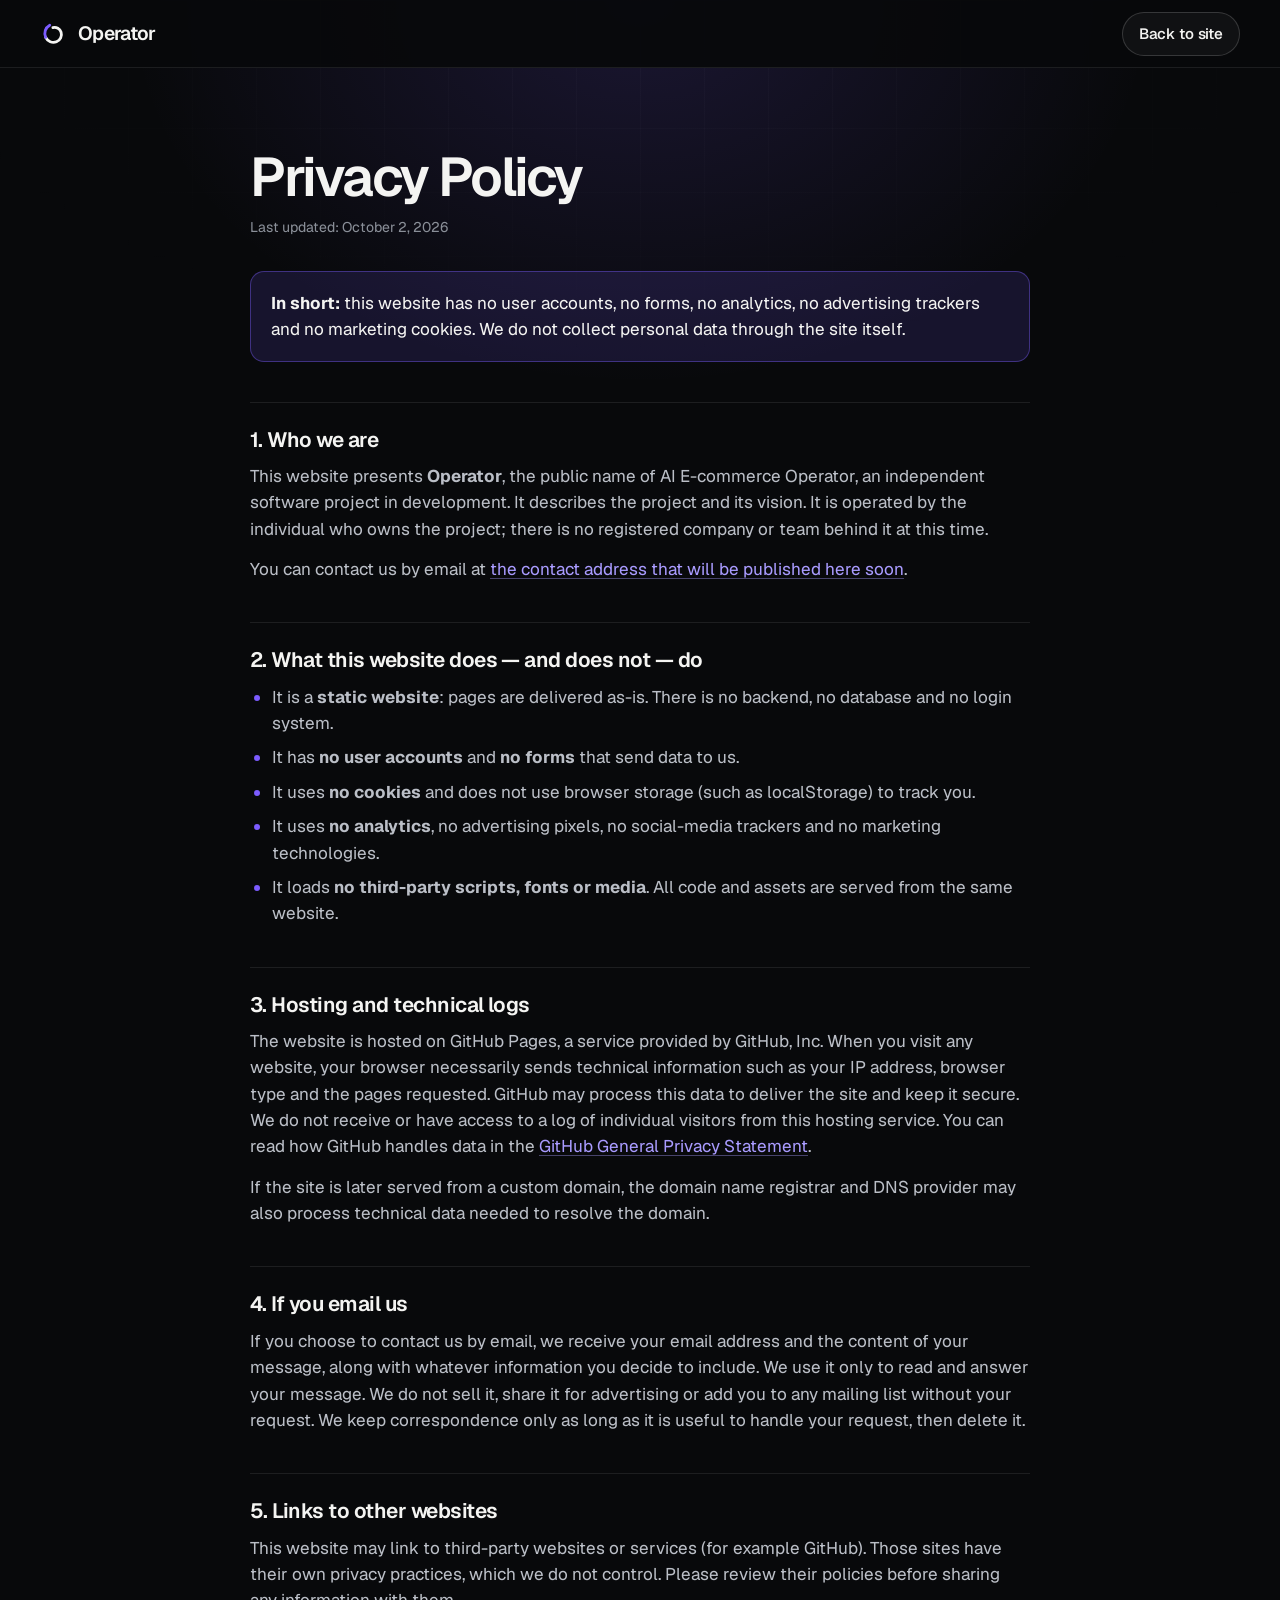
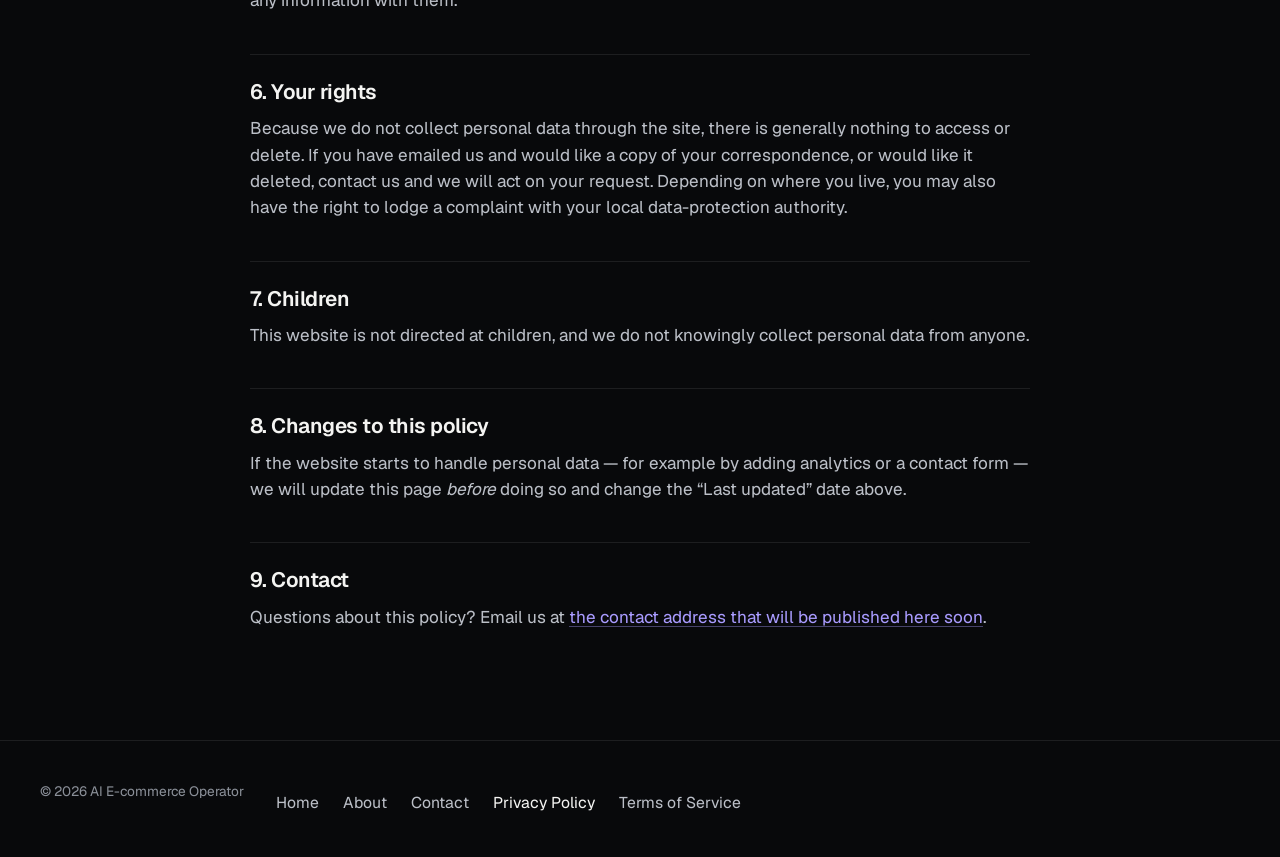
==== commit 4c6ec014: "Rebrand to Operator: simpler story, new logo, Geist typography, mobile-first layout - Positioning: F" ====
--- a/privacy.html
+++ b/privacy.html
@@ -3,18 +3,19 @@
 <head>
   <meta charset="utf-8">
   <meta name="viewport" content="width=device-width, initial-scale=1, viewport-fit=cover">
-  <title>Privacy Policy — AI E-commerce Operator</title>
-  <meta name="description" content="Privacy Policy for the AI E-commerce Operator website: no accounts, no tracking, no marketing cookies.">
-  <meta name="theme-color" content="#05060b">
+  <title>Privacy Policy — Operator</title>
+  <meta name="description" content="Privacy Policy for the Operator website (AI E-commerce Operator project): no accounts, no tracking, no marketing cookies.">
+  <meta name="theme-color" content="#08090B">
   <meta name="color-scheme" content="dark">
   <link rel="canonical" href="https://abder-rahmane.github.io/ai-ecommerce-workflow-site/privacy.html">
   <meta property="og:type" content="website">
-  <meta property="og:site_name" content="AI E-commerce Operator">
-  <meta property="og:title" content="Privacy Policy — AI E-commerce Operator">
+  <meta property="og:site_name" content="Operator">
+  <meta property="og:title" content="Privacy Policy — Operator">
   <meta property="og:description" content="No accounts, no tracking, no marketing cookies.">
   <meta property="og:url" content="https://abder-rahmane.github.io/ai-ecommerce-workflow-site/privacy.html">
   <meta property="og:image" content="https://abder-rahmane.github.io/ai-ecommerce-workflow-site/assets/og-image.png">
   <link rel="icon" href="favicon.svg" type="image/svg+xml">
+  <link rel="preload" href="assets/fonts/Geist-Variable.woff2" as="font" type="font/woff2" crossorigin>
   <script>document.documentElement.classList.add('js');</script>
   <link rel="stylesheet" href="styles.css">
   <script defer src="script.js"></script>
@@ -28,16 +29,16 @@
     - The contact email is filled in automatically from SITE_CONFIG.CONTACT_EMAIL in script.js.
   -->
   <a class="skip-link" href="#main">Skip to content</a>
-  <svg width="0" height="0" style="position:absolute" aria-hidden="true" focusable="false"><defs><linearGradient id="g-brand" x1="0" y1="0" x2="1" y2="1"><stop offset="0" stop-color="#38e1ff"/><stop offset="1" stop-color="#a77bff"/></linearGradient></defs></svg>
-  <div class="backdrop" aria-hidden="true"><div class="bd-grid"></div><div class="bd-orb bd-orb-a"></div><div class="bd-orb bd-orb-b"></div></div>
+  <svg width="0" height="0" style="position:absolute" aria-hidden="true" focusable="false"><defs><symbol id="logo" viewBox="0 0 32 32"><path d="M14.72 8.71A7.88 7.88 0 0 1 24.10 13.98A8.82 8.82 0 0 1 18.87 24.84A9.78 9.78 0 0 1 6.50 19.84" fill="none" stroke="currentColor" stroke-width="3.2" stroke-linecap="round" stroke-linejoin="round"/><path d="M6.50 19.84A10.72 10.72 0 0 1 11.09 5.93" fill="none" stroke="var(--mark-accent, currentColor)" stroke-width="3.2" stroke-linecap="round" stroke-linejoin="round"/></symbol></defs></svg>
+  <div class="backdrop" aria-hidden="true"><div class="bd-grid"></div><div class="bd-orb"></div></div>
 
   <header class="site-header" id="site-header">
     <div class="container nav-bar">
-      <a class="brand" href="index.html" aria-label="AI E-commerce Operator — home">
-        <svg class="brand-mark" viewBox="0 0 32 32" aria-hidden="true" focusable="false"><path d="M16 3.5l10.8 6.25v12.5L16 28.5 5.2 22.25V9.75z" fill="none" stroke="url(#g-brand)" stroke-width="1.6" stroke-linejoin="round"/><path d="M16 9.5v6.2m0 0l-5.3 3.1m5.3-3.1l5.3 3.1" fill="none" stroke="url(#g-brand)" stroke-width="1.4" stroke-linecap="round"/><circle cx="16" cy="9.5" r="2" fill="#38e1ff"/><circle cx="10.7" cy="18.8" r="2" fill="#7c83ff"/><circle cx="21.3" cy="18.8" r="2" fill="#c77dff"/></svg>
-        <span>AI E-commerce <b>Operator</b></span>
+      <a class="brand" href="index.html" aria-label="Operator — home">
+        <svg class="brand-mark" aria-hidden="true" focusable="false"><use href="#logo"/></svg>
+        <span class="brand-name">Operator</span>
       </a>
-      <a class="btn btn-sm btn-ghost" href="index.html">← Back to the site</a>
+      <a class="btn btn-ghost" href="index.html">Back to site</a>
     </div>
   </header>
 
@@ -50,7 +51,7 @@
     </div>
 
     <h2>1. Who we are</h2>
-    <p>AI E-commerce Operator is an independent software project in development. This website presents the project and its vision. It is operated by the individual who owns the project; there is no registered company or team behind it at this time.</p>
+    <p>This website presents <strong>Operator</strong>, the public name of AI E-commerce Operator, an independent software project in development. It describes the project and its vision. It is operated by the individual who owns the project; there is no registered company or team behind it at this time.</p>
     <p>You can contact us by email at <a href="#contact-email" data-contact-link data-no-subject><span data-contact-text>the contact address that will be published here soon</span></a>.</p>
 
     <h2>2. What this website does — and does not — do</h2>
--- a/styles.css
+++ b/styles.css
@@ -1,556 +1,473 @@
 /* ==========================================================================
-   AI E-commerce Operator — styles
-   Sections: 1 Tokens · 2 Base · 3 Layout & utilities · 4 Backdrop · 5 Header
-             6 Hero · 7 Strip · 8 Sections · 9 Workflow · 10 Discovery
-             11 Creative · 12 Store · 13 Advertising · 14 Learning · 15 Agents
-             16 About & Contact · 17 Footer · 18 Legal pages · 19 Responsive
-             20 Reduced motion
+   Operator — styles (mobile-first)
+   1 Tokens · 2 Base · 3 Utilities · 4 Backdrop · 5 Header & navigation · 6 Hero
+   8 Workflow · 9 Capabilities · 10 Learning loop · 11 About/Contact
+   12 Footer · 13 Legal pages · 14 Touch devices · 15 Reduced motion
    ========================================================================== */
 
 /* 1 — Tokens */
+@font-face {
+  font-family: "Geist";
+  src: url("assets/fonts/Geist-Variable.woff2") format("woff2");
+  font-weight: 100 900;
+  font-style: normal;
+  font-display: swap;
+}
 :root {
-  --bg: #05060b;
-  --bg-2: #0a0c15;
-  --ink: #eef0f7;
-  --ink-2: #c3c9da;
-  --muted: #a2a9bd;
-  --dim: #6e7792;
-  --line: rgba(255, 255, 255, .09);
-  --line-2: rgba(255, 255, 255, .16);
-  --glass: rgba(255, 255, 255, .045);
-  --c1: #38e1ff;
-  --c2: #7c83ff;
-  --c3: #c77dff;
-  --c4: #7dffb2;
-  --c5: #ffb86b;
-  --radius: 20px;
+  /* Colour */
+  --bg: #08090B;
+  --bg-2: #0E1014;
+  --ink: #F4F4F2;
+  --ink-2: #BBBFC7;
+  --muted: #8A8F98;
+  --line: rgba(244, 244, 242, .09);
+  --line-2: rgba(244, 244, 242, .17);
+  --accent: #7C5CFF;
+  --accent-2: #A99BFF;          /* accent for text on dark (AA contrast) */
+  --accent-soft: rgba(124, 92, 255, .14);
+  --mark-accent: var(--accent);
+
+  /* Type */
+  --font: "Geist", ui-sans-serif, system-ui, -apple-system, "Segoe UI", Roboto, "Helvetica Neue", Arial, sans-serif;
+  --w-body: 420;
+  --w-label: 500;
+  --w-head: 620;
+
+  /* Layout */
   --maxw: 1200px;
-  --gutter: clamp(20px, 4vw, 40px);
-  --header-h: 68px;
-  --font: ui-sans-serif, system-ui, -apple-system, "Segoe UI", "Inter", Roboto, "Helvetica Neue", Arial, sans-serif;
-  --mono: ui-monospace, "SF Mono", SFMono-Regular, Menlo, Consolas, "Liberation Mono", monospace;
+  --gutter: clamp(20px, 5vw, 40px);
+  --header-h: 60px;
+  --section-y: clamp(64px, 11vw, 144px);
+  --scene-h: clamp(200px, 32svh, 300px);   /* hero: room reserved for the animated scene on stacked layouts */
   --ease: cubic-bezier(.2, .8, .2, 1);
   color-scheme: dark;
 }
+@media (min-width: 900px) { :root { --header-h: 68px; } }
 
 /* 2 — Base */
 *, *::before, *::after { box-sizing: border-box; }
-html { -webkit-text-size-adjust: 100%; scroll-behavior: smooth; scroll-padding-top: calc(var(--header-h) + 12px); }
+html { -webkit-text-size-adjust: 100%; text-size-adjust: 100%; scroll-behavior: smooth; scroll-padding-top: calc(var(--header-h) + 8px); }
+html.nav-lock, html.nav-lock body { overflow: hidden; }
 body {
   margin: 0;
   background: var(--bg);
   color: var(--ink);
   font-family: var(--font);
-  font-size: 1.0625rem;
-  line-height: 1.6;
+  font-weight: var(--w-body);
+  font-size: 1.0625rem;          /* 17px */
+  line-height: 1.55;
+  font-optical-sizing: auto;
   -webkit-font-smoothing: antialiased;
   -moz-osx-font-smoothing: grayscale;
   text-rendering: optimizeLegibility;
-  overflow-x: hidden;
+  overflow-x: clip;
 }
 img, svg, canvas { display: block; max-width: 100%; }
-a { color: inherit; text-decoration: none; }
+a { color: inherit; text-decoration: none; -webkit-tap-highlight-color: transparent; }
 h1, h2, h3, p, ul, ol, dl, dd, figure { margin: 0; }
 ul, ol { padding: 0; list-style: none; }
-button { font: inherit; color: inherit; }
-:focus-visible { outline: 2px solid var(--c1); outline-offset: 3px; border-radius: 6px; }
-::selection { background: rgba(124, 131, 255, .45); color: #fff; }
+button { font: inherit; color: inherit; -webkit-tap-highlight-color: transparent; }
+:focus-visible { outline: 2px solid var(--accent-2); outline-offset: 3px; border-radius: 6px; }
+::selection { background: rgba(124, 92, 255, .5); color: #fff; }
 
 .ico { width: 1.25em; height: 1.25em; flex: none; fill: none; stroke: currentColor; stroke-width: 1.6; stroke-linecap: round; stroke-linejoin: round; }
-.mono { font-family: var(--mono); }
-.dim { color: var(--dim); }
+.dim { color: var(--muted); }
 .sr-only { position: absolute; width: 1px; height: 1px; margin: -1px; padding: 0; overflow: hidden; clip: rect(0 0 0 0); white-space: nowrap; border: 0; }
-.skip-link { position: fixed; left: 12px; top: -60px; z-index: 100; padding: 10px 16px; background: #fff; color: #000; border-radius: 10px; font-weight: 600; transition: top .2s; }
-.skip-link:focus { top: 12px; }
-.noscript { position: fixed; bottom: 0; left: 0; right: 0; padding: 10px 16px; background: #1a1d2b; color: var(--ink-2); font-size: .85rem; text-align: center; z-index: 50; }
-
-/* 3 — Layout & utilities */
-.container { width: min(var(--maxw), 100% - 2 * var(--gutter)); margin-inline: auto; }
-.section { position: relative; padding-block: clamp(72px, 11vw, 150px); }
-.eyebrow { font-family: var(--mono); font-size: .75rem; letter-spacing: .16em; text-transform: uppercase; color: var(--c1); margin-bottom: 18px; display: inline-flex; align-items: center; gap: 10px; }
-.eyebrow::before { content: ""; width: 22px; height: 1px; background: linear-gradient(90deg, transparent, var(--c1)); }
-h1, h2, h3 { font-weight: 600; letter-spacing: -.03em; line-height: 1.08; text-wrap: balance; }
-h2 { font-size: clamp(1.9rem, 4vw, 3.3rem); letter-spacing: -.04em; }
-h3 { font-size: 1.2rem; letter-spacing: -.02em; }
-.grad { background: linear-gradient(100deg, #fff 0%, #aebcff 38%, var(--c1) 78%, #8cf3ff 100%); background-size: 200% 100%; -webkit-background-clip: text; background-clip: text; color: transparent; animation: gradshift 9s ease-in-out infinite alternate; }
-@keyframes gradshift { to { background-position: 100% 0; } }
-.section-head { max-width: 780px; margin-bottom: clamp(36px, 5vw, 64px); }
-.section-head--center { margin-inline: auto; text-align: center; }
-.section-head--center .eyebrow { justify-content: center; }
-.section-lede { color: var(--muted); font-size: clamp(1.02rem, 1.4vw, 1.2rem); margin-top: 20px; max-width: 62ch; text-wrap: pretty; }
-.section-head--center .section-lede { margin-inline: auto; }
-.caption { margin-top: 18px; font-size: .8rem; color: var(--dim); text-align: center; font-family: var(--mono); letter-spacing: .02em; }
-
-.tag { display: inline-flex; align-items: center; padding: 3px 10px; border-radius: 999px; font-family: var(--mono); font-size: .68rem; letter-spacing: .08em; text-transform: uppercase; border: 1px solid var(--line-2); color: var(--ink-2); background: rgba(255, 255, 255, .04); }
-.tag-hot { color: #bff6ff; border-color: rgba(56, 225, 255, .4); background: rgba(56, 225, 255, .08); }
-.tag-dim { color: var(--dim); }
-
-.btn { position: relative; display: inline-flex; align-items: center; justify-content: center; gap: 10px; padding: 14px 24px; border-radius: 999px; font-weight: 600; font-size: .98rem; letter-spacing: -.01em; border: 1px solid transparent; cursor: pointer; transition: transform .35s var(--ease), box-shadow .35s var(--ease), background .3s, border-color .3s; isolation: isolate; }
+.skip-link { position: fixed; left: 12px; top: -64px; z-index: 100; padding: 12px 18px; background: #fff; color: #000; border-radius: 10px; font-weight: 600; transition: top .2s; }
+.skip-link:focus { top: max(12px, env(safe-area-inset-top)); }
+.noscript { position: fixed; bottom: 0; left: 0; right: 0; padding: 10px 16px; background: var(--bg-2); color: var(--ink-2); font-size: .85rem; text-align: center; z-index: 50; }
+
+/* 3 — Utilities */
+.container {
+  width: 100%;
+  max-width: calc(var(--maxw) + 2 * var(--gutter));
+  margin-inline: auto;
+  padding-left: max(var(--gutter), env(safe-area-inset-left, 0px));
+  padding-right: max(var(--gutter), env(safe-area-inset-right, 0px));
+}
+h1, h2, h3 { font-weight: var(--w-head); text-wrap: balance; }
+h2 { font-size: clamp(1.85rem, 1.2rem + 3.2vw, 3.1rem); line-height: 1.08; letter-spacing: -.032em; }
+.eyebrow { font-size: .8rem; font-weight: var(--w-label); letter-spacing: .09em; text-transform: uppercase; color: var(--accent-2); margin-bottom: 16px; }
+.section { position: relative; padding-block: var(--section-y); }
+.section-head { max-width: 44rem; margin-bottom: clamp(32px, 6vw, 64px); }
+.section-lede { color: var(--ink-2); font-size: clamp(1.0625rem, 1rem + .4vw, 1.2rem); margin-top: 18px; max-width: 34rem; text-wrap: pretty; }
+.fineprint { max-width: 40rem; margin-top: clamp(32px, 5vw, 56px); font-size: .875rem; line-height: 1.6; color: var(--muted); text-wrap: pretty; }
+
+.tag { display: inline-flex; align-items: center; padding: 4px 10px; border-radius: 999px; font-size: .72rem; font-weight: var(--w-label); letter-spacing: .06em; text-transform: uppercase; border: 1px solid var(--line-2); color: var(--ink-2); white-space: nowrap; }
+.tag-accent { color: var(--accent-2); border-color: rgba(124, 92, 255, .45); background: var(--accent-soft); }
+
+.btn { position: relative; display: inline-flex; align-items: center; justify-content: center; gap: 10px; min-height: 48px; padding: 0 24px; border-radius: 999px; font-weight: 550; font-size: 1rem; letter-spacing: -.01em; border: 1px solid transparent; cursor: pointer; transition: transform .35s var(--ease), box-shadow .35s var(--ease), background .25s, border-color .25s, color .25s; }
 .btn .ico { transition: transform .35s var(--ease); }
-.btn:hover .ico { transform: translateX(3px); }
-.btn-sm { padding: 9px 18px; font-size: .9rem; }
-.btn-primary { color: #05060b; background: linear-gradient(120deg, #fff 0%, #dff6ff 50%, #cdd6ff 100%); box-shadow: 0 0 0 1px rgba(255, 255, 255, .5) inset, 0 10px 40px -10px rgba(56, 225, 255, .55), 0 2px 10px rgba(0, 0, 0, .4); }
-.btn-primary:hover { transform: translateY(-2px); box-shadow: 0 0 0 1px rgba(255, 255, 255, .6) inset, 0 18px 50px -10px rgba(124, 131, 255, .75), 0 2px 10px rgba(0, 0, 0, .4); }
-.btn-ghost { color: var(--ink); background: rgba(255, 255, 255, .05); border-color: var(--line-2); }
-.btn-ghost:hover { background: rgba(255, 255, 255, .1); border-color: rgba(255, 255, 255, .3); transform: translateY(-2px); }
-.btn[aria-disabled="true"] { opacity: .55; cursor: not-allowed; pointer-events: auto; }
-.btn[aria-disabled="true"]:hover { transform: none; }
-.cta-row { display: flex; flex-wrap: wrap; gap: 14px; }
-.cta-row--center { justify-content: center; }
-
-.glass { background: linear-gradient(180deg, rgba(255, 255, 255, .07), rgba(255, 255, 255, .025)); border: 1px solid var(--line); border-radius: var(--radius); box-shadow: 0 30px 80px -40px rgba(0, 0, 0, .8), 0 1px 0 rgba(255, 255, 255, .06) inset; -webkit-backdrop-filter: blur(14px); backdrop-filter: blur(14px); }
-
-/* Reveal on scroll (only when JS is running, so content is never hidden without it) */
-.js .reveal { opacity: 0; translate: 0 28px; transition: opacity .9s var(--ease) var(--d, 0s), translate .9s var(--ease) var(--d, 0s); }
+.btn-primary { color: var(--bg); background: var(--ink); box-shadow: 0 0 0 1px rgba(255, 255, 255, .4) inset, 0 10px 36px -12px rgba(124, 92, 255, .6); }
+.btn-ghost { color: var(--ink); background: rgba(255, 255, 255, .04); border-color: var(--line-2); }
+.btn-text { padding: 0 6px; color: var(--ink-2); }
+.btn[aria-disabled="true"] { opacity: .5; cursor: not-allowed; }
+.cta-row { display: flex; flex-wrap: wrap; align-items: center; gap: 8px 12px; }
+@media (hover: hover) {
+  .btn-primary:hover { transform: translateY(-2px); box-shadow: 0 0 0 1px rgba(255, 255, 255, .6) inset, 0 16px 44px -12px rgba(124, 92, 255, .85); }
+  .btn:hover .ico { transform: translateX(3px); }
+  .btn-ghost:hover { background: rgba(255, 255, 255, .09); border-color: rgba(255, 255, 255, .32); }
+  .btn-text:hover { color: var(--ink); }
+  .btn[aria-disabled="true"]:hover { transform: none; }
+}
+
+/* Reveal on scroll — only hides content when JS is running, so nothing is lost without it */
+.js .reveal { opacity: 0; translate: 0 14px; transition: opacity .7s var(--ease) var(--d, 0s), translate .7s var(--ease) var(--d, 0s); }
 .js .reveal.in { opacity: 1; translate: 0 0; }
-.rise { animation: rise 1s var(--ease) var(--d, 0s) both; }
-@keyframes rise { from { opacity: 0; transform: translateY(26px); } to { opacity: 1; transform: none; } }
-
-/* 3D tilt (driven by script.js through --rx / --ry) */
-.tilt { transform: perspective(1000px) rotateX(var(--rx, 0deg)) rotateY(var(--ry, 0deg)); transform-style: preserve-3d; transition: transform .6s var(--ease); will-change: transform; }
-.tilt.is-tilting { transition: transform .1s linear; }
-.lift { transform: translateZ(34px); }
-.spot { position: relative; }
-.spot::before { content: ""; position: absolute; inset: 0; border-radius: inherit; background: radial-gradient(260px circle at var(--mx, 50%) var(--my, 50%), hsla(var(--h, 230), 100%, 70%, .2), transparent 62%); opacity: 0; transition: opacity .35s; pointer-events: none; }
-.spot:hover::before { opacity: 1; }
-
-/* Pause off-screen animations (script.js toggles .in-view) */
+.rise { animation: rise .9s var(--ease) var(--d, 0s) both; }
+@keyframes rise { from { opacity: 0; transform: translateY(18px); } to { opacity: 1; transform: none; } }
+
+/* 3D tilt — driven by script.js (--rx / --ry), pointer devices only */
+.tilt { transform: perspective(1000px) rotateX(var(--rx, 0deg)) rotateY(var(--ry, 0deg)); transform-style: preserve-3d; transition: transform .6s var(--ease); }
+.tilt.is-tilting { transition: transform .1s linear; will-change: transform; }
+
+/* Animations of off-screen sections are paused (script.js toggles .in-view) */
 .js [data-anim]:not(.in-view) *, .js [data-anim]:not(.in-view) *::before, .js [data-anim]:not(.in-view) *::after { animation-play-state: paused !important; }
 
-/* Parallax wrappers (translated by script.js) */
-.px { position: absolute; transform: translate3d(0, var(--py, 0px), 0); will-change: transform; }
-.bob { animation: bob 6s ease-in-out infinite; }
-@keyframes bob { 50% { transform: translateY(-10px); } }
-
 /* 4 — Backdrop */
-.backdrop { position: fixed; inset: 0; z-index: -1; overflow: hidden; pointer-events: none; background: radial-gradient(120% 80% at 50% -10%, #0d1226 0%, var(--bg) 60%); }
-.bd-grid { position: absolute; inset: -2px; background-image: linear-gradient(rgba(255, 255, 255, .035) 1px, transparent 1px), linear-gradient(90deg, rgba(255, 255, 255, .035) 1px, transparent 1px); background-size: 72px 72px; -webkit-mask-image: radial-gradient(70% 60% at 50% 35%, #000 20%, transparent 75%); mask-image: radial-gradient(70% 60% at 50% 35%, #000 20%, transparent 75%); }
-.bd-orb { position: absolute; width: 60vmax; height: 60vmax; border-radius: 50%; opacity: .5; will-change: transform; }
-.bd-orb-a { left: -20vmax; top: -22vmax; background: radial-gradient(closest-side, rgba(56, 225, 255, .22), transparent); animation: drift-a 26s ease-in-out infinite alternate; }
-.bd-orb-b { right: -24vmax; top: 20vh; background: radial-gradient(closest-side, rgba(124, 131, 255, .26), transparent); animation: drift-b 32s ease-in-out infinite alternate; }
-.bd-orb-c { left: 10vmax; bottom: -34vmax; background: radial-gradient(closest-side, rgba(199, 125, 255, .2), transparent); animation: drift-a 36s ease-in-out infinite alternate-reverse; }
-@keyframes drift-a { to { transform: translate3d(8vmax, 6vmax, 0) scale(1.15); } }
-@keyframes drift-b { to { transform: translate3d(-10vmax, 8vmax, 0) scale(.9); } }
+.backdrop { position: fixed; inset: 0; z-index: -1; overflow: hidden; pointer-events: none; background: var(--bg); }
+.bd-grid { position: absolute; inset: 0; background-image: linear-gradient(rgba(244, 244, 242, .028) 1px, transparent 1px), linear-gradient(90deg, rgba(244, 244, 242, .028) 1px, transparent 1px); background-size: 64px 64px; -webkit-mask-image: radial-gradient(80% 55% at 50% 0%, #000 10%, transparent 75%); mask-image: radial-gradient(80% 55% at 50% 0%, #000 10%, transparent 75%); }
+.bd-orb { position: absolute; left: 50%; top: -30vmax; width: 80vmax; height: 60vmax; margin-left: -40vmax; background: radial-gradient(closest-side, rgba(124, 92, 255, .16), transparent); }
 .progress { position: fixed; top: 0; left: 0; right: 0; height: 2px; z-index: 60; pointer-events: none; }
-.progress i { display: block; height: 100%; width: 100%; transform-origin: 0 50%; transform: scaleX(var(--p, 0)); background: linear-gradient(90deg, var(--c1), var(--c2), var(--c3)); box-shadow: 0 0 12px rgba(56, 225, 255, .7); }
-
-/* 5 — Header */
-.site-header { position: fixed; inset: 0 0 auto 0; z-index: 50; height: var(--header-h); display: flex; align-items: center; transition: background .4s, border-color .4s, backdrop-filter .4s; border-bottom: 1px solid transparent; }
-.site-header.is-scrolled, .site-header.nav-open { background: rgba(5, 6, 11, .72); -webkit-backdrop-filter: blur(18px) saturate(1.4); backdrop-filter: blur(18px) saturate(1.4); border-color: var(--line); }
-.nav-bar { display: flex; align-items: center; justify-content: space-between; gap: 24px; }
-.brand { display: inline-flex; align-items: center; gap: 10px; font-weight: 600; letter-spacing: -.02em; font-size: 1rem; }
-.brand b { font-weight: 600; color: var(--c1); }
-.brand-mark { width: 30px; height: 30px; filter: drop-shadow(0 0 10px rgba(56, 225, 255, .4)); }
-.nav { display: flex; align-items: center; gap: 22px; }
-.nav ul { display: flex; gap: 4px; }
-.nav ul a { display: block; padding: 8px 12px; font-size: .9rem; color: var(--muted); border-radius: 999px; transition: color .25s, background .25s; }
-.nav ul a:hover, .nav ul a[aria-current="true"] { color: var(--ink); background: rgba(255, 255, 255, .07); }
-.nav-toggle { display: none; width: 44px; height: 44px; border: 1px solid var(--line-2); background: rgba(255, 255, 255, .05); border-radius: 12px; cursor: pointer; position: relative; }
-.nav-toggle span { position: absolute; left: 12px; right: 12px; height: 1.5px; background: var(--ink); transition: transform .35s var(--ease), top .35s var(--ease); }
-.nav-toggle span:first-child { top: 17px; }
-.nav-toggle span:last-child { top: 26px; }
-.nav-open .nav-toggle span:first-child { top: 21.5px; transform: rotate(45deg); }
-.nav-open .nav-toggle span:last-child { top: 21.5px; transform: rotate(-45deg); }
-
-/* 6 — Hero */
-.hero { position: relative; min-height: max(100svh, 720px); display: flex; align-items: center; padding: calc(var(--header-h) + 40px) 0 90px; overflow: clip; isolation: isolate; }
-#hero-canvas { position: absolute; inset: 0; width: 100%; height: 100%; z-index: -2; opacity: calc(1 - var(--hp, 0) * .9); transform: translate3d(0, calc(var(--hp, 0) * 70px), 0); }
-.hero-vignette { position: absolute; inset: 0; z-index: -1; background: radial-gradient(70% 90% at 22% 50%, rgba(5, 6, 11, .82) 0%, rgba(5, 6, 11, .35) 55%, transparent 80%), linear-gradient(180deg, transparent 70%, var(--bg) 100%); }
-.hero-light { position: absolute; inset: 0; z-index: -1; background: radial-gradient(520px circle at var(--lx, 68%) var(--ly, 45%), rgba(124, 131, 255, .13), transparent 65%); transition: background .2s; }
+.progress i { display: block; height: 100%; transform-origin: 0 50%; transform: scaleX(var(--p, 0)); background: var(--accent); }
+
+/* 5 — Header & navigation (mobile: full-screen menu) */
+.site-header { position: fixed; inset: 0 0 auto 0; z-index: 50; height: calc(var(--header-h) + env(safe-area-inset-top, 0px)); padding-top: env(safe-area-inset-top, 0px); display: flex; align-items: center; border-bottom: 1px solid transparent; transition: background .3s, border-color .3s; }
+.site-header.is-scrolled { background: rgba(8, 9, 11, .94); border-color: var(--line); }
+.nav-bar { position: relative; z-index: 2; display: flex; align-items: center; justify-content: space-between; gap: 16px; }
+.brand { position: relative; z-index: 2; display: inline-flex; align-items: center; gap: 10px; min-height: 44px; }
+.brand-mark { width: 28px; height: 28px; color: var(--ink); }
+.brand-name { font-size: 1.2rem; font-weight: 620; letter-spacing: -.035em; }
+.brand-sub { display: none; font-size: .8rem; font-weight: var(--w-label); letter-spacing: .02em; color: var(--muted); padding-left: 14px; margin-left: 4px; border-left: 1px solid var(--line-2); line-height: 1.2; }
+
+.nav-toggle { position: relative; z-index: 2; flex: none; width: 48px; height: 48px; margin-right: -8px; border: 0; background: none; cursor: pointer; }
+.nav-toggle span { position: absolute; left: 13px; right: 13px; height: 1.6px; background: var(--ink); border-radius: 2px; transition: transform .35s var(--ease), top .35s var(--ease); }
+.nav-toggle span:first-child { top: 19px; }
+.nav-toggle span:last-child { top: 28px; }
+.nav-open .nav-toggle span:first-child { top: 23.5px; transform: rotate(45deg); }
+.nav-open .nav-toggle span:last-child { top: 23.5px; transform: rotate(-45deg); }
+
+.nav { position: fixed; inset: 0; z-index: 1; display: flex; flex-direction: column; padding: calc(var(--header-h) + env(safe-area-inset-top, 0px) + 12px) max(var(--gutter), env(safe-area-inset-right, 0px)) calc(20px + env(safe-area-inset-bottom, 0px)) max(var(--gutter), env(safe-area-inset-left, 0px)); background: var(--bg); overflow-y: auto; overscroll-behavior: contain; opacity: 0; visibility: hidden; transition: opacity .28s var(--ease), visibility 0s linear .28s; }
+.nav-open .nav { opacity: 1; visibility: visible; transition: opacity .28s var(--ease); }
+.nav ul a { display: flex; align-items: center; min-height: 64px; font-size: 1.75rem; font-weight: var(--w-head); letter-spacing: -.035em; border-bottom: 1px solid var(--line); }
+.nav ul li { opacity: 0; translate: 0 10px; transition: opacity .4s var(--ease), translate .4s var(--ease); }
+.nav-open .nav ul li { opacity: 1; translate: 0 0; transition-delay: calc(var(--n, 0) * 45ms + 90ms); }
+.nav ul li:nth-child(1) { --n: 0; } .nav ul li:nth-child(2) { --n: 1; } .nav ul li:nth-child(3) { --n: 2; } .nav ul li:nth-child(4) { --n: 3; }
+.nav-cta { margin-top: 28px; width: 100%; min-height: 56px; font-size: 1.05rem; }
+@media (max-height: 520px) { .nav ul a { min-height: 52px; font-size: 1.4rem; } .nav-cta { margin-top: 18px; min-height: 48px; } }
+
+@media (min-width: 900px) {
+  .site-header.is-scrolled { background: rgba(8, 9, 11, .72); -webkit-backdrop-filter: blur(16px) saturate(1.3); backdrop-filter: blur(16px) saturate(1.3); }
+  .nav-toggle { display: none; }
+  .nav { position: static; z-index: auto; flex-direction: row; align-items: center; gap: 20px; padding: 0; background: none; overflow: visible; opacity: 1; visibility: visible; transition: none; }
+  .nav ul { display: flex; gap: 2px; }
+  .nav ul li { opacity: 1; translate: 0 0; }
+  .nav ul a { min-height: 40px; padding: 0 14px; font-size: .94rem; font-weight: 450; letter-spacing: 0; color: var(--muted); border: 0; border-radius: 999px; transition: color .2s, background .2s; }
+  .nav ul a:hover, .nav ul a[aria-current="true"] { color: var(--ink); }
+  .nav ul a[aria-current="true"] { background: rgba(255, 255, 255, .06); }
+  .nav-cta { margin: 0; width: auto; min-height: 40px; padding: 0 18px; font-size: .94rem; }
+}
+@media (min-width: 1120px) { .brand-sub { display: inline-block; } }
+
+/* 6 — Hero (stacked layout by default; side-by-side in "wide" mode) */
+.hero { position: relative; display: flex; align-items: center; min-height: 100vh; min-height: 100svh; padding: calc(var(--header-h) + env(safe-area-inset-top, 0px) + 20px) 0 40px; overflow: clip; isolation: isolate; }
+#hero-canvas { position: absolute; inset: 0; width: 100%; height: 100%; z-index: -2; opacity: calc(1 - var(--hp, 0) * .9); }
+.hero-vignette { position: absolute; inset: 0; z-index: -1; background: linear-gradient(180deg, rgba(8, 9, 11, .55) 0%, transparent 28%, transparent 78%, var(--bg) 100%); }
 .hero-inner { position: relative; }
-.hero-inner > * { max-width: 640px; }
-.hero-inner > h1 { max-width: 760px; }
-.pill { display: inline-flex; align-items: center; gap: 10px; padding: 7px 14px 7px 12px; border-radius: 999px; font-family: var(--mono); font-size: .72rem; letter-spacing: .1em; text-transform: uppercase; color: var(--ink-2); background: rgba(255, 255, 255, .05); border: 1px solid var(--line-2); -webkit-backdrop-filter: blur(10px); backdrop-filter: blur(10px); margin-bottom: 26px; }
-.live-dot { width: 8px; height: 8px; border-radius: 50%; background: var(--c4); box-shadow: 0 0 0 0 rgba(125, 255, 178, .6); animation: ping 2.4s ease-out infinite; }
-@keyframes ping { 70%, 100% { box-shadow: 0 0 0 10px rgba(125, 255, 178, 0); } }
-.hero h1 { font-size: clamp(2.4rem, 5.6vw, 4.9rem); letter-spacing: -.045em; line-height: 1.01; }
-.lede { margin-top: 26px; font-size: clamp(1.05rem, 1.6vw, 1.28rem); color: var(--ink-2); max-width: 48ch; text-wrap: pretty; }
-.hero .cta-row { margin-top: 38px; }
-.hero-facts { display: flex; flex-wrap: wrap; gap: 14px 38px; margin-top: 54px; padding-top: 26px; border-top: 1px solid var(--line); }
-.hero-facts li { display: flex; flex-direction: column; }
-.hero-facts b { font-size: 1.9rem; font-weight: 600; letter-spacing: -.04em; line-height: 1; background: linear-gradient(180deg, #fff, #9fb0ff); -webkit-background-clip: text; background-clip: text; color: transparent; }
-.hero-facts span { font-size: .8rem; color: var(--muted); margin-top: 6px; }
-.scroll-cue { position: absolute; left: 50%; bottom: 26px; width: 26px; height: 42px; margin-left: -13px; border: 1px solid var(--line-2); border-radius: 14px; opacity: .8; }
-.scroll-cue i { position: absolute; left: 50%; top: 8px; width: 3px; height: 8px; margin-left: -1.5px; border-radius: 3px; background: var(--c1); animation: cue 2s var(--ease) infinite; }
+.status { display: inline-flex; align-items: center; gap: 10px; min-height: 32px; font-size: .8rem; font-weight: var(--w-label); letter-spacing: .09em; text-transform: uppercase; color: var(--ink-2); margin-bottom: 14px; }
+.live-dot { width: 7px; height: 7px; border-radius: 50%; background: var(--accent-2); box-shadow: 0 0 0 0 rgba(169, 155, 255, .6); animation: ping 2.6s ease-out infinite; }
+@keyframes ping { 70%, 100% { box-shadow: 0 0 0 9px rgba(169, 155, 255, 0); } }
+.hero h1 { font-size: clamp(2.1rem, 1.1rem + 5.4vw, 3.6rem); line-height: 1.05; letter-spacing: -.04em; max-width: 14ch; text-wrap: balance; }
+.hero h1 .line-2 { background: linear-gradient(100deg, var(--ink) 0%, #BEB2FF 100%); -webkit-background-clip: text; background-clip: text; color: transparent; -webkit-box-decoration-break: clone; box-decoration-break: clone; }
+.hero .lede { margin-top: var(--scene-h); max-width: 26rem; font-size: 1.0625rem; color: var(--ink-2); text-wrap: pretty; }
+.hero .cta-row { margin-top: 28px; }
+.hero .cta-row .btn-primary { min-height: 52px; }
+.scroll-cue { display: none; }
+
+@media (min-width: 640px) {
+  .hero h1 { max-width: none; font-size: clamp(3rem, 1.4rem + 4.6vw, 4.2rem); }
+  .hero h1 .line { display: block; }
+  .hero .lede { font-size: 1.15rem; max-width: 30rem; }
+}
+/* wide: desktop and landscape devices */
+@media (min-width: 981px), (min-width: 640px) and (orientation: landscape) {
+  .hero { min-height: max(100svh, 520px); padding-bottom: 64px; }
+  .hero-vignette { background: radial-gradient(60% 90% at 18% 52%, rgba(8, 9, 11, .8) 0%, rgba(8, 9, 11, .3) 60%, transparent 85%), linear-gradient(180deg, rgba(8, 9, 11, .5) 0%, transparent 22%, transparent 80%, var(--bg) 100%); }
+  .hero h1 { font-size: clamp(2.4rem, 1.2rem + 3.8vw, 4.4rem); }
+  .hero .lede { margin-top: 24px; max-width: 24rem; font-size: clamp(1.02rem, .9rem + .5vw, 1.2rem); }
+  .hero .cta-row { margin-top: 36px; }
+  .scroll-cue { display: block; position: absolute; left: 50%; bottom: 22px; width: 28px; height: 44px; margin-left: -14px; border: 1px solid var(--line-2); border-radius: 14px; opacity: .8; }
+  .scroll-cue i { position: absolute; left: 50%; top: 8px; width: 3px; height: 8px; margin-left: -1.5px; border-radius: 3px; background: var(--accent-2); animation: cue 2.2s var(--ease) infinite; }
+}
 @keyframes cue { 0% { opacity: 0; transform: translateY(0); } 30% { opacity: 1; } 100% { opacity: 0; transform: translateY(14px); } }
-
-/* 7 — Principles strip */
-.strip { border-block: 1px solid var(--line); background: rgba(255, 255, 255, .015); }
-.strip-grid { display: grid; grid-template-columns: repeat(4, 1fr); gap: 0; }
-.strip-item { display: flex; gap: 14px; align-items: flex-start; padding: 28px 24px; border-left: 1px solid var(--line); }
-.strip-item:first-child { border-left: 0; padding-left: 0; }
-.strip-item .ico { width: 1.6rem; height: 1.6rem; color: var(--c1); margin-top: 3px; }
-.strip-item b { display: block; font-weight: 600; letter-spacing: -.01em; font-size: .98rem; }
-.strip-item span { display: block; font-size: .85rem; color: var(--muted); margin-top: 4px; line-height: 1.5; }
-
-/* 8 — Shared: split layout & feature lists */
-.split { display: grid; grid-template-columns: minmax(0, .95fr) minmax(0, 1.05fr); gap: clamp(36px, 6vw, 96px); align-items: center; }
-.split--rev .split-text { order: 2; }
-.split--rev .split-visual { order: 1; }
-.feature-list { display: grid; gap: 4px; margin-top: 34px; }
-.feature-list li { display: flex; gap: 16px; padding: 14px 0; border-top: 1px solid var(--line); }
-.feature-list li:last-child { border-bottom: 1px solid var(--line); }
-.feature-list .ico { width: 1.5rem; height: 1.5rem; color: var(--c1); margin-top: 2px; }
-.feature-list b { display: block; font-weight: 600; letter-spacing: -.01em; }
-.feature-list span { display: block; color: var(--muted); font-size: .94rem; margin-top: 2px; }
-.feature-list--cols { grid-template-columns: repeat(3, 1fr); column-gap: 36px; margin-top: 0; align-content: start; }
-.feature-list--cols li:last-child { border-bottom: 0; }
-.notice { display: flex; gap: 18px; align-items: flex-start; margin-top: clamp(40px, 6vw, 72px); padding: 22px 26px; border: 1px solid rgba(255, 184, 107, .28); background: linear-gradient(180deg, rgba(255, 184, 107, .07), rgba(255, 184, 107, .02)); border-radius: var(--radius); }
-.notice .ico { width: 1.6rem; height: 1.6rem; color: var(--c5); margin-top: 2px; }
-.notice b { display: block; margin-bottom: 4px; }
-.notice p { color: var(--ink-2); font-size: .95rem; max-width: 90ch; }
-
-/* 9 — Workflow */
-.compare { display: grid; grid-template-columns: 1fr 1fr; gap: 20px; margin-bottom: clamp(48px, 7vw, 90px); }
-.compare-card { position: relative; padding: 30px; border-radius: var(--radius); border: 1px solid var(--line); background: rgba(255, 255, 255, .025); overflow: hidden; }
-.compare-card h3 { display: flex; align-items: center; gap: 12px; margin-bottom: 8px; font-size: 1.3rem; }
-.compare-card p { color: var(--muted); font-size: .96rem; max-width: 46ch; }
-.compare-card--vision { border-color: rgba(56, 225, 255, .3); background: linear-gradient(160deg, rgba(56, 225, 255, .08), rgba(124, 131, 255, .05) 60%, transparent); }
-.scatter { display: flex; flex-wrap: wrap; gap: 10px; margin-top: 26px; }
-.scatter li { padding: 8px 14px; border: 1px dashed var(--line-2); border-radius: 10px; font-size: .86rem; color: var(--muted); transform: rotate(var(--r, 0deg)); background: rgba(255, 255, 255, .02); }
-.chain { display: flex; flex-wrap: wrap; align-items: center; gap: 8px 0; margin-top: 26px; }
-.chain li { position: relative; padding: 6px 10px; border-radius: 9px; font-size: .8rem; color: #dff8ff; background: rgba(56, 225, 255, .1); border: 1px solid rgba(56, 225, 255, .3); margin-right: 14px; }
-.chain li:not(:last-child)::after { content: ""; position: absolute; left: 100%; top: 50%; width: 14px; height: 1px; background: linear-gradient(90deg, var(--c1), var(--c3)); }
-.chain li:last-child { margin-right: 0; }
-
-.flow { --gap: 48px; display: grid; grid-template-columns: minmax(0, 1fr); gap: var(--gap); position: relative; counter-reset: n; }
-.fnode { --hc: hsl(var(--h) 95% 66%); position: relative; display: grid; grid-template-columns: auto 1fr auto; grid-template-areas: "ico title num" "ico sub sub" "ico human human"; column-gap: 14px; align-items: center; padding: 16px 18px; border-radius: 18px; border: 1px solid var(--line); background: linear-gradient(180deg, rgba(255, 255, 255, .06), rgba(255, 255, 255, .02)); box-shadow: 0 20px 50px -30px rgba(0, 0, 0, .8); }
-.fnode > b { grid-area: title; font-weight: 600; letter-spacing: -.01em; font-size: 1rem; }
-.fnode > small { grid-area: sub; color: var(--muted); font-size: .82rem; line-height: 1.45; margin-top: 2px; }
-.fn-ico { grid-area: ico; display: grid; place-items: center; width: 44px; height: 44px; border-radius: 12px; color: var(--hc); background: hsla(var(--h), 95%, 62%, .12); border: 1px solid hsla(var(--h), 95%, 62%, .35); }
-.fn-num { grid-area: num; font-family: var(--mono); font-size: .7rem; color: var(--dim); letter-spacing: .1em; }
-.human { grid-area: human; display: inline-flex; align-items: center; gap: 6px; justify-self: start; margin-top: 8px; padding: 2px 9px; border-radius: 999px; font-style: normal; font-size: .66rem; letter-spacing: .05em; font-family: var(--mono); text-transform: uppercase; color: var(--c5); border: 1px solid rgba(255, 184, 107, .35); background: rgba(255, 184, 107, .08); }
-.human .ico { width: 1em; height: 1em; }
-.fn-glow { position: absolute; inset: -1px; border-radius: inherit; pointer-events: none; opacity: 0; box-shadow: 0 0 0 1px var(--hc) inset, 0 0 40px -6px var(--hc); background: radial-gradient(120% 100% at 50% 0%, hsla(var(--h), 95%, 60%, .16), transparent 70%); animation: nglow 8s linear infinite; animation-delay: calc(var(--i) * .8s); }
-@keyframes nglow { 0% { opacity: 0; } 3% { opacity: 1; } 16% { opacity: .9; } 30%, 100% { opacity: 0; } }
-/* connectors — mobile: vertical, down */
-.fnode::before, .fnode::after { content: ""; position: absolute; left: 31px; top: 100%; width: 2px; height: var(--gap); pointer-events: none; }
-.fnode::after { background: linear-gradient(180deg, hsla(var(--h), 95%, 66%, .5), hsla(calc(var(--h) + 15), 95%, 66%, .15)); }
-.fnode::before { z-index: 1; opacity: 0; background-image: linear-gradient(180deg, transparent, #fff, transparent); background-repeat: no-repeat; background-size: 100% 26px; animation: pulse-v 8s linear infinite; animation-delay: calc(var(--i) * .8s); }
+@media (max-height: 520px) and (orientation: landscape) { .hero { padding-top: calc(var(--header-h) + 16px); } .hero .cta-row { margin-top: 22px; } .scroll-cue { display: none; } }
+
+/* 8 — Workflow */
+.flow { --gap: 26px; display: grid; gap: var(--gap); max-width: 38rem; }
+.fnode { position: relative; display: grid; grid-template-columns: auto 1fr; column-gap: 10px; align-items: baseline; padding-left: 38px; }
+.fn-dot { position: absolute; left: 0; top: 7px; width: 14px; height: 14px; border-radius: 50%; background: var(--accent); border: 2px solid var(--accent-2); box-shadow: 0 0 0 4px rgba(124, 92, 255, .16), 0 0 16px rgba(124, 92, 255, .6); transition: background .5s, border-color .5s, box-shadow .5s; }
+.fn-num { font-size: .8rem; font-weight: var(--w-label); letter-spacing: .06em; color: var(--accent-2); font-variant-numeric: tabular-nums; transition: color .5s; }
+.fnode b { font-size: 1.3rem; font-weight: var(--w-head); letter-spacing: -.03em; line-height: 1.25; transition: color .5s; }
+.fnode small { grid-column: 1 / -1; margin-top: 4px; font-size: 1rem; color: var(--ink-2); transition: color .5s; }
+.fn-tags { grid-column: 1 / -1; display: flex; flex-wrap: wrap; align-items: center; gap: 8px; margin-top: 10px; }
+.phase { font-style: normal; font-size: .72rem; font-weight: var(--w-label); letter-spacing: .08em; text-transform: uppercase; color: var(--muted); }
+.gate { display: inline-flex; align-items: center; min-height: 24px; padding: 0 10px; border-radius: 999px; font-size: .72rem; font-weight: var(--w-label); letter-spacing: .04em; color: var(--ink-2); border: 1px solid var(--line-2); }
+/* connectors */
+.fnode::before, .fnode::after { content: ""; position: absolute; left: 6px; top: 24px; width: 2px; height: calc(100% + var(--gap) - 16px); pointer-events: none; }
+.fnode::after { background: linear-gradient(180deg, var(--accent), rgba(124, 92, 255, .3)); transition: background .6s; }
+.fnode::before { z-index: 1; opacity: 0; background-image: linear-gradient(180deg, transparent, #fff, transparent); background-repeat: no-repeat; background-size: 100% 26px; }
 .fnode:last-child::before, .fnode:last-child::after { display: none; }
-@keyframes pulse-v { 0% { opacity: 1; background-position: 0 -26px; } 9.5% { opacity: 1; background-position: 0 calc(100% + 26px); } 10%, 100% { opacity: 0; background-position: 0 calc(100% + 26px); } }
-@keyframes pulse-h { 0% { opacity: 1; background-position: -26px 0; } 9.5% { opacity: 1; background-position: calc(100% + 26px) 0; } 10%, 100% { opacity: 0; background-position: calc(100% + 26px) 0; } }
-@keyframes pulse-hr { 0% { opacity: 1; background-position: calc(100% + 26px) 0; } 9.5% { opacity: 1; background-position: -26px 0; } 10%, 100% { opacity: 0; background-position: -26px 0; } }
-@keyframes pulse-vu { 0% { opacity: 1; background-position: 0 calc(100% + 26px); } 9.5% { opacity: 1; background-position: 0 -26px; } 10%, 100% { opacity: 0; background-position: 0 -26px; } }
-
-/* 10 — Discovery */
-.disc { display: grid; grid-template-columns: minmax(0, 1fr) clamp(36px, 10vw, 120px) minmax(0, 1.12fr); align-items: stretch; min-height: 440px; padding: clamp(16px, 2.4vw, 28px); border-radius: 28px; border: 1px solid var(--line); background: radial-gradient(80% 70% at 85% 50%, rgba(199, 125, 255, .12), transparent 70%), rgba(255, 255, 255, .02); }
+/* scroll progression (script.js adds .flow-js and .lit) */
+.flow-js .fnode:not(.lit) .fn-dot { background: var(--bg); border-color: var(--line-2); box-shadow: none; }
+.flow-js .fnode:not(.lit) b { color: var(--muted); }
+.flow-js .fnode:not(.lit) small, .flow-js .fnode:not(.lit) .fn-num { color: var(--muted); opacity: .85; }
+.flow-js .fnode:not(.lit)::after { background: var(--line-2); }
+/* once the loop is complete, a pulse keeps travelling around it */
+.flow.is-complete .fnode::before { animation: pulse-v 6.4s linear infinite; animation-delay: calc(var(--i) * .8s); }
+@keyframes pulse-v  { 0% { opacity: 1; background-position: 0 -26px; } 11.5% { opacity: 1; background-position: 0 calc(100% + 26px); } 12.5%, 100% { opacity: 0; background-position: 0 calc(100% + 26px); } }
+@keyframes pulse-h  { 0% { opacity: 1; background-position: -26px 0; } 11.5% { opacity: 1; background-position: calc(100% + 26px) 0; } 12.5%, 100% { opacity: 0; background-position: calc(100% + 26px) 0; } }
+@keyframes pulse-hr { 0% { opacity: 1; background-position: calc(100% + 26px) 0; } 11.5% { opacity: 1; background-position: -26px 0; } 12.5%, 100% { opacity: 0; background-position: -26px 0; } }
+@keyframes pulse-vu { 0% { opacity: 1; background-position: 0 calc(100% + 26px); } 11.5% { opacity: 1; background-position: 0 -26px; } 12.5%, 100% { opacity: 0; background-position: 0 -26px; } }
+
+@media (min-width: 900px) {
+  .flow { --gap: clamp(36px, 4.6vw, 64px); max-width: none; grid-template-columns: repeat(4, minmax(0, 1fr)); }
+  .fnode { display: flex; flex-direction: column; align-items: flex-start; min-height: 168px; padding: 20px 20px 18px; border: 1px solid var(--line); border-radius: 16px; background: rgba(255, 255, 255, .02); transition: border-color .5s, background .5s; }
+  .fn-dot { display: none; }
+  .fnode b { margin-top: 22px; font-size: 1.35rem; }
+  .fnode small { margin-top: 6px; font-size: .96rem; }
+  .fn-tags { margin-top: auto; padding-top: 16px; }
+  .flow-js .fnode:not(.lit) { border-color: var(--line); background: transparent; }
+  .fnode.lit { border-color: rgba(124, 92, 255, .5); background: linear-gradient(180deg, rgba(124, 92, 255, .1), rgba(124, 92, 255, .02)); }
+  /* row 1 → */
+  .fnode:nth-child(-n+3)::before, .fnode:nth-child(-n+3)::after { left: 100%; top: 50%; width: var(--gap); height: 2px; }
+  .fnode:nth-child(-n+3)::after { background: linear-gradient(90deg, var(--accent), rgba(124, 92, 255, .3)); }
+  .fnode:nth-child(-n+3)::before { background-image: linear-gradient(90deg, transparent, #fff, transparent); background-size: 26px 100%; }
+  .flow.is-complete .fnode:nth-child(-n+3)::before { animation-name: pulse-h; }
+  /* 4 ↓ 5 */
+  .fnode:nth-child(4)::before, .fnode:nth-child(4)::after { left: 50%; top: 100%; width: 2px; height: var(--gap); }
+  /* row 2 ← (5 is under 4) */
+  .fnode:nth-child(n+5) { grid-row: 2; }
+  .fnode:nth-child(5) { grid-column: 4; } .fnode:nth-child(6) { grid-column: 3; } .fnode:nth-child(7) { grid-column: 2; } .fnode:nth-child(8) { grid-column: 1; }
+  .fnode:nth-child(n+5):nth-child(-n+7)::before, .fnode:nth-child(n+5):nth-child(-n+7)::after { left: auto; right: 100%; top: 50%; width: var(--gap); height: 2px; }
+  .fnode:nth-child(n+5):nth-child(-n+7)::after { background: linear-gradient(270deg, var(--accent), rgba(124, 92, 255, .3)); }
+  .fnode:nth-child(n+5):nth-child(-n+7)::before { background-image: linear-gradient(90deg, transparent, #fff, transparent); background-size: 26px 100%; }
+  .flow.is-complete .fnode:nth-child(n+5):nth-child(-n+7)::before { animation-name: pulse-hr; }
+  /* 8 ↑ 1 — closes the loop */
+  .fnode:nth-child(8)::before, .fnode:nth-child(8)::after { display: block; left: 50%; top: auto; bottom: 100%; width: 2px; height: var(--gap); }
+  .fnode:nth-child(8)::after { background: linear-gradient(0deg, var(--accent), rgba(124, 92, 255, .3)); }
+  .flow.is-complete .fnode:nth-child(8)::before { animation-name: pulse-vu; }
+  .flow-js .fnode:not(.lit)::after { background: var(--line-2); }
+}
+
+/* 9 — Capabilities */
+.section--caps .section-head { margin-bottom: clamp(8px, 2vw, 24px); }
+.cap { display: grid; gap: 32px; padding-block: clamp(44px, 8vw, 96px); border-top: 1px solid var(--line); }
+.cap-text { max-width: 30rem; }
+.cap-no { font-size: .8rem; font-weight: var(--w-label); letter-spacing: .09em; color: var(--accent-2); font-variant-numeric: tabular-nums; margin-bottom: 14px; }
+.cap h3 { font-size: clamp(1.9rem, 1.2rem + 3vw, 2.9rem); line-height: 1.05; letter-spacing: -.04em; }
+.cap-lede { margin-top: 16px; color: var(--ink-2); font-size: 1.0625rem; text-wrap: pretty; }
+.cap-points { display: flex; flex-wrap: wrap; gap: 6px 20px; margin-top: 22px; font-size: .94rem; color: var(--muted); }
+.cap-points li { display: inline-flex; align-items: center; gap: 8px; }
+.cap-points li::before { content: ""; width: 4px; height: 4px; border-radius: 50%; background: var(--accent); }
+.cap-visual { min-width: 0; }
+@media (min-width: 900px) {
+  .cap { grid-template-columns: minmax(0, 5fr) minmax(0, 7fr); gap: clamp(40px, 6vw, 104px); align-items: center; }
+  .cap--rev .cap-text { order: 2; }
+  .cap-lede { font-size: 1.15rem; }
+}
+
+/* Discover — signals converge on a candidate */
+.disc { display: grid; grid-template-columns: minmax(0, 1fr) clamp(26px, 9vw, 110px) minmax(0, 1.15fr); align-items: stretch; min-height: 340px; padding: 14px 12px; border-radius: 22px; border: 1px solid var(--line); background: radial-gradient(70% 70% at 90% 50%, rgba(124, 92, 255, .13), transparent 70%), rgba(255, 255, 255, .015); }
 .disc-signals { display: flex; flex-direction: column; }
 .disc-signals > div { flex: 1; display: flex; align-items: center; }
-.chip { display: inline-flex; align-items: center; gap: 9px; padding: 8px 14px; border-radius: 999px; background: rgba(255, 255, 255, .05); border: 1px solid var(--line-2); font-size: .82rem; color: var(--ink-2); white-space: nowrap; }
-.chip i { width: 7px; height: 7px; border-radius: 50%; background: hsl(var(--h) 95% 66%); box-shadow: 0 0 10px hsl(var(--h) 95% 66%); animation: blink 3s ease-in-out infinite; }
-.disc-signals > div:nth-child(2n) .chip i { animation-delay: -1s; }
-.disc-signals > div:nth-child(3n) .chip i { animation-delay: -2s; }
-@keyframes blink { 50% { opacity: .35; } }
+.chip { display: inline-flex; align-items: center; min-height: 32px; padding: 4px 11px; border-radius: 999px; background: rgba(255, 255, 255, .045); border: 1px solid var(--line-2); font-size: .8125rem; line-height: 1.2; color: var(--ink-2); }
 .disc-lines { width: 100%; height: 100%; overflow: visible; }
-.flowdots path { stroke-dasharray: 2 16; animation: dash 1.6s linear infinite; filter: drop-shadow(0 0 3px #fff); }
-.flowdots path:nth-child(2n) { animation-duration: 2.1s; }
-.flowdots path:nth-child(3n) { animation-duration: 1.3s; }
+.flowdots path { stroke-dasharray: 2 16; animation: dash 1.8s linear infinite; }
+.flowdots path:nth-child(2n) { animation-duration: 2.3s; }
+.flowdots path:nth-child(3n) { animation-duration: 1.5s; }
 @keyframes dash { to { stroke-dashoffset: -36; } }
-.cand { position: relative; align-self: center; padding: 18px; border-radius: 22px; border: 1px solid rgba(199, 125, 255, .4); background: linear-gradient(180deg, rgba(255, 255, 255, .09), rgba(255, 255, 255, .03)); box-shadow: 0 30px 90px -30px rgba(124, 131, 255, .6), 0 1px 0 rgba(255, 255, 255, .1) inset; }
-.cand-pulse { position: absolute; left: -6px; top: 50%; width: 12px; height: 12px; margin-top: -6px; border-radius: 50%; background: #fff; box-shadow: 0 0 20px 4px var(--c3); }
-.cand-pulse::after { content: ""; position: absolute; inset: -6px; border-radius: 50%; border: 1px solid var(--c3); animation: ring 2.4s ease-out infinite; }
-@keyframes ring { from { transform: scale(.6); opacity: 1; } to { transform: scale(3.4); opacity: 0; } }
-.cand-head { display: flex; justify-content: space-between; align-items: center; font-size: .7rem; }
-.cand-art { position: relative; height: 96px; margin: 14px 0; border-radius: 14px; background: radial-gradient(70% 90% at 50% 100%, rgba(124, 131, 255, .35), transparent 70%), rgba(255, 255, 255, .03); overflow: hidden; transform-style: preserve-3d; }
-.cand-art i { position: absolute; bottom: 14px; border-radius: 12px; background: linear-gradient(145deg, #aebcff, #6d6cf0 60%, #3b3a9c); box-shadow: 0 14px 24px -10px rgba(0, 0, 0, .7), inset 0 1px 0 rgba(255, 255, 255, .5); }
-.cand-art i:nth-child(1) { left: 22%; width: 38px; height: 38px; transform: rotate(-8deg); }
-.cand-art i:nth-child(2) { left: 42%; width: 46px; height: 62px; background: linear-gradient(145deg, #bff6ff, #38e1ff 60%, #1b7fa0); }
-.cand-art i:nth-child(3) { left: 63%; width: 34px; height: 30px; transform: rotate(9deg); background: linear-gradient(145deg, #f0c6ff, #c77dff 60%, #6e3aa0); }
-.cand-title { display: block; font-weight: 600; letter-spacing: -.01em; margin-bottom: 10px; }
-.bars { display: grid; gap: 8px; }
-.bars li { display: grid; grid-template-columns: minmax(70px, 1.1fr) 1.2fr; gap: 10px; align-items: center; font-size: .72rem; color: var(--muted); }
-.bar { height: 6px; border-radius: 6px; background: rgba(255, 255, 255, .08); overflow: hidden; }
-.bar i { display: block; height: 100%; width: 100%; border-radius: inherit; background: linear-gradient(90deg, var(--c1), var(--c3)); transform-origin: 0 50%; transform: scaleX(0); transition: transform 1.4s var(--ease) .5s; }
+.cand { position: relative; align-self: center; padding: 12px; border-radius: 18px; border: 1px solid rgba(124, 92, 255, .45); background: linear-gradient(180deg, rgba(255, 255, 255, .08), rgba(255, 255, 255, .025)); box-shadow: 0 30px 80px -30px rgba(124, 92, 255, .5), 0 1px 0 rgba(255, 255, 255, .1) inset; }
+.cand-pulse { position: absolute; left: -6px; top: 50%; width: 12px; height: 12px; margin-top: -6px; border-radius: 50%; background: #fff; box-shadow: 0 0 18px 3px var(--accent); }
+.cand-pulse::after { content: ""; position: absolute; inset: -6px; border-radius: 50%; border: 1px solid var(--accent-2); animation: ring 2.6s ease-out infinite; }
+@keyframes ring { from { transform: scale(.6); opacity: 1; } to { transform: scale(3.2); opacity: 0; } }
+.cand-head { display: flex; justify-content: space-between; align-items: center; gap: 6px; font-size: .72rem; }
+.cand-head .dim { display: none; }
+.cand-art { position: relative; height: 72px; margin: 12px 0; border-radius: 12px; background: radial-gradient(70% 90% at 50% 100%, rgba(124, 92, 255, .32), transparent 70%), rgba(255, 255, 255, .03); overflow: hidden; }
+.cand-art i { position: absolute; bottom: 12px; border-radius: 10px; box-shadow: 0 12px 20px -10px rgba(0, 0, 0, .7), inset 0 1px 0 rgba(255, 255, 255, .45); }
+.cand-art i:nth-child(1) { left: 14%; width: 28px; height: 28px; transform: rotate(-8deg); background: linear-gradient(145deg, #3a3d47, #1a1c22); }
+.cand-art i:nth-child(2) { left: 38%; width: 36px; height: 46px; background: linear-gradient(145deg, #C6BBFF, #7C5CFF 60%, #3a258f); }
+.cand-art i:nth-child(3) { left: 66%; width: 26px; height: 24px; transform: rotate(9deg); background: linear-gradient(145deg, #F4F4F2, #bdbfc6); }
+.bars { display: grid; gap: 9px; }
+.bars li { display: grid; gap: 3px; font-size: .72rem; color: var(--muted); }
+.bar { display: block; height: 5px; border-radius: 5px; background: rgba(255, 255, 255, .09); overflow: hidden; }
+.bar i { display: block; height: 100%; width: 100%; border-radius: inherit; background: linear-gradient(90deg, var(--accent), var(--accent-2)); transform-origin: 0 50%; transform: scaleX(0); transition: transform 1.3s var(--ease) .4s; }
 .js .reveal.in .bar i, html:not(.js) .bar i { transform: scaleX(var(--v)); }
-.cand-foot { display: flex; align-items: center; gap: 8px; margin-top: 14px; padding-top: 12px; border-top: 1px solid var(--line); font-size: .72rem; color: var(--c5); font-family: var(--mono); }
-
-/* 11 — Creative */
-.creative-grid { display: grid; grid-template-columns: minmax(0, 1fr); gap: clamp(36px, 5vw, 64px); }
-.creative-grid .ads-wrap { order: -1; }
-.ads-wrap { min-width: 0; }
-.ads { position: relative; height: clamp(330px, 38vw, 470px); perspective: 1200px; max-width: 980px; margin-inline: auto; }
-.ad { --w: clamp(120px, 16vw, 224px); --sp: .98; position: absolute; left: 50%; top: 50%; width: var(--w); aspect-ratio: var(--ar, 9 / 16); padding: 10px; border-radius: 22px; display: flex; flex-direction: column; justify-content: space-between; overflow: hidden; border: 1px solid rgba(255, 255, 255, .22); background: var(--bgc); box-shadow: 0 40px 70px -30px rgba(0, 0, 0, .85), 0 1px 0 rgba(255, 255, 255, .3) inset; transform: translate(-50%, -50%) translate3d(calc(var(--k) * var(--w) * var(--sp)), calc(var(--k) * var(--k) * 6px), calc(10px - var(--k) * var(--k) * 24px)) rotateZ(calc(var(--k) * 6deg)) rotateY(calc(var(--k) * -8deg)); transition: transform .6s var(--ease), box-shadow .6s; }
-.ad:hover { transform: translate(-50%, -50%) translate3d(calc(var(--k) * var(--w) * var(--sp)), -18px, 80px) rotateZ(0) rotateY(0) scale(1.05); z-index: 5; box-shadow: 0 50px 90px -30px rgba(124, 131, 255, .6), 0 1px 0 rgba(255, 255, 255, .4) inset; }
-.ad--1 { --bgc: linear-gradient(160deg, #3c2d9c 0%, #1b1a52 60%, #0d0c26 100%); --ar: 9 / 16; --acc: #a79bff; }
-.ad--2 { --bgc: linear-gradient(160deg, #0f6a85 0%, #0a3550 60%, #071827 100%); --ar: 1 / 1.18; --acc: #6cf0ff; z-index: 2; }
-.ad--3 { --bgc: linear-gradient(160deg, #a0521f 0%, #53270f 60%, #231008 100%); --ar: 4 / 5.6; --acc: #ffc58a; z-index: 2; }
-.ad--4 { --bgc: linear-gradient(160deg, #136b52 0%, #0b3a30 60%, #06201c 100%); --ar: 9 / 16; --acc: #8dffc4; }
-.ad-tag { position: relative; z-index: 2; align-self: flex-start; padding: 3px 9px; border-radius: 999px; background: rgba(0, 0, 0, .35); border: 1px solid rgba(255, 255, 255, .18); font-family: var(--mono); font-size: .58rem; letter-spacing: .06em; text-transform: uppercase; color: #fff; white-space: nowrap; }
+@media (min-width: 520px) {
+  .disc { grid-template-columns: max-content minmax(48px, 1fr) minmax(0, 1.1fr); padding: 20px 18px; min-height: 380px; }
+  .cand { padding: 16px; }
+  .cand-head .dim { display: inline; }
+  .cand-art { height: 92px; }
+  .bars li { grid-template-columns: minmax(70px, 1fr) 1.2fr; align-items: center; gap: 10px; font-size: .78rem; }
+}
+
+/* Build — storefront with two ad concepts */
+.build { position: relative; padding-bottom: 70px; }
+.shop { position: relative; width: min(100%, 520px); border-radius: 14px; overflow: hidden; border: 1px solid var(--line-2); background: var(--bg-2); box-shadow: 0 40px 90px -30px rgba(0, 0, 0, .9), 0 30px 90px -50px rgba(124, 92, 255, .5); }
+.shop-bar { display: flex; align-items: center; gap: 6px; padding: 9px 12px; background: rgba(255, 255, 255, .04); border-bottom: 1px solid var(--line); }
+.shop-bar i { width: 8px; height: 8px; border-radius: 50%; background: rgba(255, 255, 255, .18); }
+.shop-bar span { margin-left: 10px; padding: 2px 14px; font-size: .68rem; color: var(--muted); background: rgba(0, 0, 0, .3); border-radius: 999px; }
+.shop-body { padding: 14px; display: grid; gap: 12px; }
+.shop-nav { display: flex; align-items: center; gap: 10px; }
+.shop-nav b { width: 48px; height: 11px; border-radius: 4px; background: var(--ink); }
+.shop-nav span { width: 30px; height: 5px; border-radius: 4px; background: rgba(255, 255, 255, .14); }
+.shop-nav em { margin-left: auto; width: 18px; height: 18px; border-radius: 50%; border: 1.5px solid rgba(255, 255, 255, .3); }
+.shop-hero { display: grid; grid-template-columns: 1.1fr .9fr; gap: 10px; padding: 16px; border-radius: 10px; background: linear-gradient(120deg, rgba(124, 92, 255, .32), rgba(124, 92, 255, .06) 75%); }
+.shop-hero .l1, .shop-body .l1 { display: block; height: 9px; width: 80%; border-radius: 4px; background: rgba(255, 255, 255, .82); margin-bottom: 7px; }
+.shop-hero .l2, .shop-body .l2 { display: block; height: 5px; width: 55%; border-radius: 4px; background: rgba(255, 255, 255, .25); }
+.shop-hero .btn-s { display: block; margin-top: 14px; width: 58px; height: 18px; border-radius: 999px; background: #fff; }
+.shop-hero-art { position: relative; min-height: 64px; }
+.shop-hero-art i { position: absolute; border-radius: 10px; box-shadow: 0 12px 18px -8px rgba(0, 0, 0, .6); }
+.shop-hero-art i:first-child { left: 14%; top: 14%; width: 46%; height: 72%; background: linear-gradient(145deg, #F4F4F2, #b9bbc4); }
+.shop-hero-art i:last-child { right: 4%; bottom: 6%; width: 34%; height: 42%; background: linear-gradient(145deg, #C6BBFF, #7C5CFF 60%, #3a258f); transform: rotate(8deg); }
+.shop-grid { display: grid; grid-template-columns: repeat(3, 1fr); gap: 10px; }
+.shop-grid > div { padding: 7px; border-radius: 9px; background: rgba(255, 255, 255, .035); border: 1px solid var(--line); }
+.p-art { height: 54px; border-radius: 7px; margin-bottom: 8px; position: relative; background: var(--pa); }
+.p-art::after { content: ""; position: absolute; inset: 14px 30%; border-radius: 7px; background: rgba(255, 255, 255, .55); box-shadow: 0 10px 12px -6px rgba(0, 0, 0, .6); }
+.p1 { --pa: linear-gradient(135deg, #5a3fd6, #2a1f6e); } .p2 { --pa: linear-gradient(135deg, #3a3d47, #181a20); } .p3 { --pa: linear-gradient(135deg, #cfcbe2, #8d8aa3); }
+
+.ad { --fg: #fff; --acc: var(--accent-2); position: absolute; right: 3%; bottom: 0; width: clamp(92px, 27%, 150px); padding: 8px; border-radius: 16px; display: flex; flex-direction: column; justify-content: space-between; overflow: hidden; color: var(--fg); border: 1px solid rgba(255, 255, 255, .2); background: var(--bgc); box-shadow: 0 30px 50px -20px rgba(0, 0, 0, .85), 0 1px 0 rgba(255, 255, 255, .3) inset; }
+.ad--a { --bgc: linear-gradient(160deg, #4a34c4 0%, #1e1654 62%, #0d0a26 100%); aspect-ratio: 9 / 16; transform: translateZ(60px) rotate(5deg); z-index: 3; }
+.ad--b { --bgc: linear-gradient(160deg, #F1EFF8 0%, #CFCBE2 100%); --fg: #15121f; --acc: #7C5CFF; right: 29%; bottom: -14px; aspect-ratio: 1 / 1.2; transform: translateZ(30px) rotate(-5deg); z-index: 2; }
+.ad-tag { position: relative; z-index: 2; align-self: flex-start; padding: 2px 8px; border-radius: 999px; background: rgba(0, 0, 0, .3); border: 1px solid rgba(255, 255, 255, .16); font-size: .56rem; font-weight: var(--w-label); letter-spacing: .05em; text-transform: uppercase; color: #fff; white-space: nowrap; }
+.ad--b .ad-tag { background: rgba(21, 18, 31, .08); border-color: rgba(21, 18, 31, .18); color: #15121f; }
 .ad-art { position: absolute; inset: 0; }
-.ad-art .orb { position: absolute; left: 50%; top: 36%; width: 80%; aspect-ratio: 1; margin: -40% 0 0 -40%; border-radius: 50%; background: radial-gradient(closest-side, var(--acc), transparent); opacity: .5; filter: saturate(1.2); animation: orb 6s ease-in-out infinite alternate; }
-.ad-art .ring { position: absolute; left: 50%; top: 42%; width: 64%; aspect-ratio: 1; margin: -32% 0 0 -32%; border-radius: 50%; border: 1px solid rgba(255, 255, 255, .25); transform: rotateX(68deg); box-shadow: 0 0 24px -4px var(--acc); animation: spin-slow 14s linear infinite; }
-.ad-art .prod { position: absolute; left: 50%; top: 42%; width: 34%; aspect-ratio: .8; margin: -20% 0 0 -17%; border-radius: 28% 28% 22% 22%; background: linear-gradient(150deg, #fff, var(--acc) 55%, rgba(0, 0, 0, .4)); box-shadow: 0 20px 30px -8px rgba(0, 0, 0, .65), inset 0 2px 0 rgba(255, 255, 255, .7); animation: float-y 5s ease-in-out infinite alternate; }
-.ad-art .play { position: absolute; right: 12px; top: 46%; width: 24px; height: 24px; border-radius: 50%; background: rgba(255, 255, 255, .85); }
-.ad-art .play::after { content: ""; position: absolute; left: 9px; top: 6.5px; border-left: 8px solid #111; border-block: 5.5px solid transparent; }
-@keyframes orb { to { transform: scale(1.18); opacity: .7; } }
+.ad-art .orb { position: absolute; left: 50%; top: 38%; width: 80%; aspect-ratio: 1; margin: -40% 0 0 -40%; border-radius: 50%; background: radial-gradient(closest-side, var(--acc), transparent); opacity: .5; }
+.ad-art .ring { position: absolute; left: 50%; top: 44%; width: 66%; aspect-ratio: 1; margin: -33% 0 0 -33%; border-radius: 50%; border: 1px solid rgba(255, 255, 255, .28); transform: rotateX(68deg); animation: spin-slow 16s linear infinite; }
+.ad--b .ad-art .ring { border-color: rgba(21, 18, 31, .25); }
+.ad-art .prod { position: absolute; left: 50%; top: 44%; width: 32%; aspect-ratio: .8; margin: -19% 0 0 -16%; border-radius: 28% 28% 22% 22%; background: linear-gradient(150deg, #fff, var(--acc) 60%, rgba(0, 0, 0, .35)); box-shadow: 0 16px 24px -8px rgba(0, 0, 0, .6), inset 0 2px 0 rgba(255, 255, 255, .7); animation: float-y 5s ease-in-out infinite alternate; }
+.ad-art .play { position: absolute; right: 10px; top: 48%; width: 20px; height: 20px; border-radius: 50%; background: rgba(255, 255, 255, .88); }
+.ad-art .play::after { content: ""; position: absolute; left: 7.5px; top: 5.5px; border-left: 6px solid #111; border-block: 4.5px solid transparent; }
 @keyframes spin-slow { to { transform: rotateX(68deg) rotateZ(360deg); } }
-@keyframes float-y { to { transform: translateY(-8px) rotate(3deg); } }
-.ad-copy { position: relative; z-index: 2; display: grid; gap: 4px; }
-.ad-copy small { font-family: var(--mono); font-size: .56rem; letter-spacing: .14em; color: var(--acc); }
-.ad-copy b { font-size: clamp(.7rem, 1.05vw, .88rem); line-height: 1.2; font-weight: 600; letter-spacing: -.01em; }
-.ad-cta { justify-self: start; margin-top: 4px; padding: 4px 11px; border-radius: 999px; background: #fff; color: #111; font-size: .6rem; font-weight: 700; }
-.hook-chips { display: flex; flex-wrap: wrap; justify-content: center; gap: 8px; margin-top: 22px; }
-.hook-chips li { padding: 6px 13px; border-radius: 999px; font-size: .78rem; color: var(--muted); border: 1px solid var(--line); background: rgba(255, 255, 255, .03); transition: color .4s, background .4s, border-color .4s, box-shadow .4s; }
-.hook-chips li.on { color: #fff; border-color: rgba(167, 155, 255, .6); background: rgba(124, 131, 255, .2); box-shadow: 0 0 24px -4px rgba(124, 131, 255, .7); }
-
-/* 12 — Store */
-.shop-stage { position: relative; padding: 36px 0 36px; }
-.shop { position: relative; width: min(100%, 560px); margin-inline: auto; border-radius: 16px; overflow: hidden; border: 1px solid var(--line-2); background: #0d1020; box-shadow: 0 50px 100px -30px rgba(0, 0, 0, .9), 0 0 0 1px rgba(255, 255, 255, .03), 0 40px 100px -40px rgba(56, 225, 255, .3); --by: -8deg; }
-.shop.tilt { transform: perspective(1200px) rotateX(calc(var(--rx, 0deg) + 3deg)) rotateY(calc(var(--ry, 0deg) - 9deg)); }
-.shop-bar { display: flex; align-items: center; gap: 6px; padding: 10px 14px; background: rgba(255, 255, 255, .05); border-bottom: 1px solid var(--line); }
-.shop-bar i { width: 9px; height: 9px; border-radius: 50%; background: rgba(255, 255, 255, .18); }
-.shop-bar span { margin-left: 12px; padding: 3px 16px; font-family: var(--mono); font-size: .66rem; color: var(--dim); background: rgba(0, 0, 0, .3); border-radius: 999px; }
-.shop-body { padding: 16px; display: grid; gap: 14px; }
-.shop-nav { display: flex; align-items: center; gap: 12px; }
-.shop-nav b { width: 54px; height: 12px; border-radius: 4px; background: linear-gradient(90deg, var(--c1), var(--c3)); }
-.shop-nav span { width: 34px; height: 6px; border-radius: 4px; background: rgba(255, 255, 255, .14); }
-.shop-nav em { margin-left: auto; width: 20px; height: 20px; border-radius: 50%; border: 1.5px solid rgba(255, 255, 255, .3); }
-.shop-hero { display: grid; grid-template-columns: 1.1fr .9fr; gap: 12px; padding: 18px; border-radius: 12px; background: linear-gradient(120deg, rgba(124, 131, 255, .3), rgba(56, 225, 255, .12) 70%); }
-.shop-hero .l1, .shop-body .l1 { display: block; height: 10px; width: 80%; border-radius: 4px; background: rgba(255, 255, 255, .8); margin-bottom: 8px; }
-.shop-hero .l2, .shop-body .l2 { display: block; height: 6px; width: 55%; border-radius: 4px; background: rgba(255, 255, 255, .25); }
-.shop-hero .btn-s { display: block; margin-top: 16px; width: 64px; height: 20px; border-radius: 999px; background: #fff; }
-.shop-hero-art { position: relative; }
-.shop-hero-art i { position: absolute; border-radius: 12px; background: linear-gradient(145deg, #bff6ff, #38e1ff 55%, #20607f); box-shadow: 0 14px 20px -8px rgba(0, 0, 0, .6); }
-.shop-hero-art i:first-child { left: 14%; top: 18%; width: 46%; height: 70%; }
-.shop-hero-art i:last-child { right: 4%; bottom: 8%; width: 34%; height: 40%; background: linear-gradient(145deg, #f0c6ff, #c77dff 55%, #5e3b9c); transform: rotate(8deg); }
-.shop-grid { display: grid; grid-template-columns: repeat(3, 1fr); gap: 12px; }
-.shop-grid > div { padding: 8px; border-radius: 10px; background: rgba(255, 255, 255, .04); border: 1px solid var(--line); }
-.p-art { height: 58px; border-radius: 8px; margin-bottom: 9px; background: linear-gradient(135deg, hsl(var(--ph) 70% 55% / .6), hsl(calc(var(--ph) + 40) 70% 40% / .3)); position: relative; }
-.p-art::after { content: ""; position: absolute; inset: 16px 30%; border-radius: 8px; background: rgba(255, 255, 255, .55); box-shadow: 0 10px 14px -6px rgba(0, 0, 0, .6); }
-.p1 { --ph: 200; } .p2 { --ph: 260; } .p3 { --ph: 320; }
-.float-chip { display: inline-flex; align-items: center; gap: 8px; padding: 9px 14px; border-radius: 999px; font-size: .78rem; color: var(--ink-2); background: rgba(14, 17, 32, .7); border: 1px solid var(--line-2); -webkit-backdrop-filter: blur(12px); backdrop-filter: blur(12px); box-shadow: 0 20px 40px -16px rgba(0, 0, 0, .8); white-space: nowrap; z-index: 3; }
-.float-chip b { color: var(--c4); font-weight: 600; }
-.float-chip .ico { color: var(--c1); }
-.fc-1 { animation-delay: -1s; } .fc-2 { animation-delay: -3s; } .fc-3 { animation-delay: -5s; }
-.shop-stage > .px:nth-of-type(1) { left: -2%; top: 8%; z-index: 3; }
-.shop-stage > .px:nth-of-type(2) { right: -2%; top: 34%; z-index: 3; }
-.shop-stage > .px:nth-of-type(3) { left: 4%; bottom: 18%; z-index: 3; }
-.pipeline { position: relative; width: min(100%, 300px); margin: -26px 0 0 auto; padding: 14px 16px; display: grid; gap: 9px; z-index: 4; font-size: .78rem; }
-.pipeline li { display: flex; align-items: center; gap: 10px; color: var(--dim); transition: color .5s; }
-.pipeline li .ico { width: 1.1em; height: 1.1em; padding: 2px; box-sizing: content-box; border-radius: 50%; border: 1px solid var(--line-2); color: transparent; transition: all .5s; }
-.pipeline li.on { color: var(--ink); }
-.pipeline li.on .ico { color: #04130c; background: var(--c4); border-color: var(--c4); box-shadow: 0 0 14px rgba(125, 255, 178, .6); }
-.pipeline li.is-gate.on .ico { color: #1b1204; background: var(--c5); border-color: var(--c5); box-shadow: 0 0 14px rgba(255, 184, 107, .6); }
-
-/* 13 — Advertising */
-.approval { padding: 22px; display: grid; gap: 20px; max-width: 540px; margin-inline: auto; box-shadow: 0 50px 100px -40px rgba(124, 131, 255, .5), 0 30px 80px -40px rgba(0, 0, 0, .8); }
-.ap-head { display: flex; justify-content: space-between; align-items: flex-start; gap: 14px; }
-.ap-head small { display: block; font-family: var(--mono); font-size: .66rem; letter-spacing: .12em; text-transform: uppercase; color: var(--dim); }
+@keyframes float-y { to { transform: translateY(-6px) rotate(3deg); } }
+.ad-copy { position: relative; z-index: 2; display: grid; gap: 2px; }
+.ad-copy small { font-size: .52rem; font-weight: var(--w-label); letter-spacing: .12em; color: var(--acc); }
+.ad-copy b { font-size: .68rem; line-height: 1.2; font-weight: 600; letter-spacing: -.01em; }
+@media (min-width: 520px) { .build { padding-bottom: 90px; } .ad-copy b { font-size: .78rem; } .ad-tag { font-size: .6rem; } }
+
+/* Operate — approval workflow */
+.approval { max-width: 520px; padding: 18px; display: grid; gap: 18px; border-radius: 20px; border: 1px solid var(--line-2); background: linear-gradient(180deg, rgba(255, 255, 255, .06), rgba(255, 255, 255, .02)); box-shadow: 0 40px 90px -40px rgba(124, 92, 255, .45), 0 30px 80px -40px rgba(0, 0, 0, .8); }
+.ap-head { display: flex; justify-content: space-between; align-items: flex-start; gap: 12px; flex-wrap: wrap; }
+.ap-head small { display: block; font-size: .72rem; font-weight: var(--w-label); letter-spacing: .08em; text-transform: uppercase; color: var(--muted); }
 .ap-head b { display: block; font-weight: 600; letter-spacing: -.01em; margin-top: 3px; }
-.ap-fields { display: grid; grid-template-columns: 1fr 1fr; gap: 10px; }
-.ap-fields > div { padding: 12px 14px; border-radius: 12px; background: rgba(255, 255, 255, .04); border: 1px solid var(--line); }
-.ap-fields dt { font-size: .66rem; letter-spacing: .1em; text-transform: uppercase; color: var(--dim); font-family: var(--mono); }
-.ap-fields dd { font-size: .9rem; margin-top: 2px; }
-.stepper { display: grid; grid-template-columns: repeat(5, 1fr); position: relative; }
-.stepper li { position: relative; display: flex; flex-direction: column; align-items: center; gap: 8px; text-align: center; font-size: .66rem; color: var(--dim); transition: color .5s; }
+.ap-fields { display: grid; grid-template-columns: 1fr 1fr; gap: 8px; }
+.ap-fields > div { padding: 10px 12px; border-radius: 12px; background: rgba(255, 255, 255, .035); border: 1px solid var(--line); }
+.ap-fields dt { font-size: .68rem; font-weight: var(--w-label); letter-spacing: .08em; text-transform: uppercase; color: var(--muted); }
+.ap-fields dd { font-size: .86rem; margin-top: 2px; }
+.stepper { display: grid; grid-template-columns: repeat(5, 1fr); }
+.stepper li { position: relative; display: flex; flex-direction: column; align-items: center; gap: 8px; text-align: center; font-size: .7rem; color: var(--muted); transition: color .5s; }
 .stepper li::before { content: ""; position: absolute; top: 7px; right: 50%; width: 100%; height: 2px; background: var(--line-2); transition: background .6s; }
 .stepper li:first-child::before { display: none; }
 .stepper i { position: relative; z-index: 1; width: 16px; height: 16px; border-radius: 50%; background: var(--bg-2); border: 2px solid var(--line-2); transition: all .5s; }
 .stepper li.on { color: var(--ink); }
-.stepper li.on::before { background: linear-gradient(90deg, var(--c1), var(--c2)); }
-.stepper li.on i { background: var(--c1); border-color: var(--c1); box-shadow: 0 0 14px var(--c1); }
-.stepper li.is-gate.on i { background: var(--c5); border-color: var(--c5); box-shadow: 0 0 14px var(--c5); }
-.ap-actions { display: flex; flex-wrap: wrap; gap: 10px; }
-.fake-btn { display: inline-flex; align-items: center; gap: 6px; padding: 8px 16px; border-radius: 999px; font-size: .8rem; font-weight: 600; border: 1px solid var(--line-2); color: var(--ink-2); background: rgba(255, 255, 255, .05); }
-.fake-btn--ok { background: #fff; color: #05060b; border-color: #fff; }
-.fake-btn--pause { margin-left: auto; color: var(--c5); border-color: rgba(255, 184, 107, .4); }
-
-/* 14 — Learning */
-.steps { display: grid; gap: 4px; margin-top: 34px; counter-reset: s; }
-.steps li { display: flex; gap: 18px; align-items: baseline; padding: 14px 0; border-top: 1px solid var(--line); }
-.steps li:last-child { border-bottom: 1px solid var(--line); }
-.steps span { font-family: var(--mono); font-size: .75rem; color: var(--c1); letter-spacing: .1em; }
-.steps b { font-weight: 600; letter-spacing: -.01em; margin-right: 10px; }
-.steps small { color: var(--muted); font-size: .92rem; }
-.steps div { display: flex; flex-wrap: wrap; align-items: baseline; }
-.loop { position: relative; width: min(100%, 540px); aspect-ratio: 1; margin-inline: auto; }
+.stepper li.on::before { background: var(--accent); }
+.stepper li.on i { background: var(--accent); border-color: var(--accent-2); box-shadow: 0 0 14px var(--accent); }
+.stepper li.is-gate.on i { background: var(--ink); border-color: var(--ink); box-shadow: 0 0 14px rgba(244, 244, 242, .5); }
+.ap-actions { display: flex; flex-wrap: wrap; gap: 8px; }
+.fake-btn { display: inline-flex; align-items: center; gap: 6px; min-height: 36px; padding: 0 14px; border-radius: 999px; font-size: .8rem; font-weight: 550; border: 1px solid var(--line-2); color: var(--ink-2); }
+.fake-btn--ok { background: var(--ink); color: var(--bg); border-color: var(--ink); }
+.fake-btn--pause { margin-left: auto; }
+@media (min-width: 520px) { .approval { padding: 22px; } .ap-fields dd { font-size: .92rem; } }
+
+/* 10 — Learning loop */
+.learning { display: grid; gap: clamp(36px, 7vw, 56px); align-items: center; }
+.learning h2 { max-width: 16ch; }
+.loop { position: relative; width: min(100%, 520px); aspect-ratio: 1; margin-inline: auto; }
 .loop-svg, .orbit, .orbit-box { position: absolute; inset: 0; width: 100%; height: 100%; }
 .orbit-box { overflow: hidden; border-radius: 50%; pointer-events: none; }
 .ring-in { transform-origin: 50px 50px; animation: spin-r 60s linear infinite; }
-.ring-out { transform-origin: 50px 50px; animation: spin 90s linear infinite; }
 @keyframes spin { to { transform: rotate(360deg); } }
 @keyframes spin-r { to { transform: rotate(-360deg); } }
 .orbit-svg { transform-origin: 50px 50px; animation: spin 10s linear infinite; }
 .orbit { animation: spin 10s linear infinite; }
-.orbit i { position: absolute; left: 50%; top: 12%; width: 14px; height: 14px; margin: -7px 0 0 -7px; border-radius: 50%; background: #fff; box-shadow: 0 0 0 4px rgba(56, 225, 255, .25), 0 0 24px 6px var(--c1); }
-.loop-core { position: absolute; left: 50%; top: 50%; width: 42%; transform: translate(-50%, -50%); text-align: center; }
-.loop-core small { display: block; font-family: var(--mono); font-size: .62rem; letter-spacing: .16em; text-transform: uppercase; color: var(--c1); margin-bottom: 8px; }
-.loop-core b { font-size: clamp(1.1rem, 2.6vw, 1.7rem); line-height: 1.12; letter-spacing: -.04em; font-weight: 600; background: linear-gradient(180deg, #fff, #9fb0ff); -webkit-background-clip: text; background-clip: text; color: transparent; }
-.lnode { position: absolute; display: flex; align-items: center; gap: 10px; }
-.lnode i { position: relative; width: 22px; height: 22px; border-radius: 50%; background: var(--bg-2); border: 2px solid var(--line-2); animation: lglow 10s linear infinite; animation-delay: calc(var(--i) * 2s); }
-.lnode span { position: absolute; white-space: nowrap; font-size: clamp(.68rem, 1.5vw, .88rem); font-weight: 600; letter-spacing: -.01em; color: var(--ink-2); }
-.ln0 { left: 50%; top: 12%; } .ln0 i { margin: -11px 0 0 -11px; } .ln0 span { left: 50%; bottom: 20px; transform: translateX(-50%); }
-.ln1 { left: 86.14%; top: 38.26%; } .ln1 i { margin: -11px 0 0 -11px; } .ln1 span { left: 18px; top: -10px; }
-.ln2 { left: 72.34%; top: 80.74%; } .ln2 i { margin: -11px 0 0 -11px; } .ln2 span { left: 50%; top: 20px; transform: translateX(-50%); }
-.ln3 { left: 27.66%; top: 80.74%; } .ln3 i { margin: -11px 0 0 -11px; } .ln3 span { left: 50%; top: 20px; transform: translateX(-50%); }
-.ln4 { left: 13.86%; top: 38.26%; } .ln4 i { margin: -11px 0 0 -11px; } .ln4 span { right: 18px; top: -10px; }
-@keyframes lglow { 0% { background: #fff; border-color: var(--c1); box-shadow: 0 0 0 0 rgba(56, 225, 255, .8), 0 0 28px 4px var(--c1); transform: scale(1.35); } 6% { transform: scale(1.5); } 22% { background: rgba(56, 225, 255, .35); border-color: var(--c1); box-shadow: 0 0 14px -2px var(--c1); transform: scale(1); } 100% { background: var(--bg-2); border-color: var(--line-2); box-shadow: none; transform: scale(1); } }
-
-/* 15 — Agents */
-.agents { display: grid; grid-template-columns: repeat(4, minmax(0, 1fr)); gap: 16px; perspective: 1400px; }
-.agent { --hc: hsl(var(--h) 95% 68%); padding: 24px 22px 22px; border-radius: 22px; border: 1px solid var(--line); background: linear-gradient(180deg, rgba(255, 255, 255, .065), rgba(255, 255, 255, .02)); box-shadow: 0 30px 60px -40px rgba(0, 0, 0, .9); overflow: hidden; display: flex; flex-direction: column; }
-.agent::after { content: ""; position: absolute; left: 22px; right: 22px; top: 0; height: 1px; background: linear-gradient(90deg, transparent, var(--hc), transparent); opacity: .6; }
-.agent-no { position: absolute; right: 18px; top: 16px; font-size: .68rem; color: var(--dim); letter-spacing: .12em; }
-.agent-ico { display: grid; place-items: center; width: 48px; height: 48px; border-radius: 14px; margin-bottom: 38px; color: var(--hc); background: hsla(var(--h), 95%, 62%, .12); border: 1px solid hsla(var(--h), 95%, 62%, .35); box-shadow: 0 10px 30px -10px hsla(var(--h), 95%, 62%, .6); }
-.agent-ico .ico { width: 1.5rem; height: 1.5rem; }
-.agent h3 { font-size: 1.12rem; margin-bottom: 8px; }
-.agent p { color: var(--muted); font-size: .9rem; line-height: 1.55; flex: 1; }
-.mini { display: flex; flex-wrap: wrap; gap: 6px; margin-top: 18px; }
-.mini li { padding: 3px 9px; border-radius: 999px; font-size: .7rem; color: var(--ink-2); background: rgba(255, 255, 255, .05); border: 1px solid var(--line); }
-
-/* 16 — About & Contact */
-.about { display: grid; grid-template-columns: minmax(0, .8fr) minmax(0, 1.2fr); gap: clamp(30px, 6vw, 90px); align-items: start; }
-.about-text { display: grid; gap: 18px; color: var(--ink-2); font-size: 1.08rem; }
+.orbit i { position: absolute; left: 50%; top: 12%; width: 13px; height: 13px; margin: -6.5px 0 0 -6.5px; border-radius: 50%; background: #fff; box-shadow: 0 0 0 4px rgba(169, 155, 255, .25), 0 0 22px 5px var(--accent); }
+.loop-core { position: absolute; left: 50%; top: 50%; width: 44%; transform: translate(-50%, -50%); text-align: center; }
+.loop-core b { font-size: clamp(1.15rem, 1rem + 2.4vw, 1.75rem); line-height: 1.1; letter-spacing: -.04em; font-weight: var(--w-head); color: var(--ink); }
+.lnode { position: absolute; }
+.lnode i { position: absolute; width: 22px; height: 22px; margin: -11px 0 0 -11px; border-radius: 50%; background: var(--bg); border: 2px solid var(--line-2); animation: lglow 10s linear infinite; animation-delay: calc(var(--i) * 2s); }
+.lnode span { position: absolute; white-space: nowrap; font-size: .8125rem; font-weight: var(--w-label); letter-spacing: -.005em; color: var(--ink-2); }
+.ln0 { left: 50%; top: 12%; } .ln0 span { left: 0; bottom: 20px; transform: translateX(-50%); }
+.ln1 { left: 86.14%; top: 38.26%; } .ln2 { left: 72.34%; top: 80.74%; } .ln3 { left: 27.66%; top: 80.74%; } .ln4 { left: 13.86%; top: 38.26%; }
+.ln1 span, .ln2 span, .ln3 span, .ln4 span { left: 0; top: 20px; transform: translateX(-50%); }
+@keyframes lglow { 0% { background: #fff; border-color: var(--accent-2); box-shadow: 0 0 26px 4px var(--accent); transform: scale(1.35); } 6% { transform: scale(1.45); } 22% { background: rgba(124, 92, 255, .4); border-color: var(--accent-2); box-shadow: 0 0 12px -2px var(--accent); transform: scale(1); } 100% { background: var(--bg); border-color: var(--line-2); box-shadow: none; transform: scale(1); } }
+@media (min-width: 560px) { .lnode span { font-size: .9rem; } }
+/* side labels sit outside the ring only when there is room for them */
+@media (min-width: 700px) and (max-width: 899px), (min-width: 1100px) {
+  .ln1 span { left: 18px; top: -10px; transform: none; }
+  .ln4 span { left: auto; right: 18px; top: -10px; transform: none; }
+}
+@media (min-width: 900px) {
+  .learning { grid-template-columns: minmax(0, 5fr) minmax(0, 6fr); gap: clamp(40px, 7vw, 112px); }
+}
+
+/* 11 — About & Contact */
+.about { display: grid; gap: 24px; }
+.about-text { display: grid; gap: 16px; color: var(--ink-2); max-width: 36rem; }
 .about-text p { text-wrap: pretty; }
-.about-cards { display: grid; grid-template-columns: repeat(3, 1fr); gap: 12px; margin-top: 14px; }
-.about-cards li { padding: 18px; border-radius: 16px; border: 1px solid var(--line); background: rgba(255, 255, 255, .03); }
-.about-cards b { display: block; color: var(--ink); margin-bottom: 4px; }
-.about-cards span { font-size: .88rem; color: var(--muted); line-height: 1.5; display: block; }
+@media (min-width: 900px) { .about { grid-template-columns: minmax(0, 5fr) minmax(0, 7fr); gap: clamp(40px, 7vw, 112px); } .about-text { font-size: 1.15rem; } }
 .section--contact { padding-top: 0; }
-.contact-card { position: relative; overflow: hidden; text-align: center; padding: clamp(40px, 7vw, 88px) clamp(20px, 5vw, 60px); border-radius: 32px; border: 1px solid var(--line-2); background: linear-gradient(180deg, rgba(255, 255, 255, .06), rgba(255, 255, 255, .015)); isolation: isolate; }
-.cc-glow { position: absolute; inset: auto -10% -60% -10%; height: 90%; z-index: -1; background: radial-gradient(50% 60% at 50% 100%, rgba(124, 131, 255, .45), rgba(56, 225, 255, .12) 50%, transparent 75%); animation: breathe 7s ease-in-out infinite alternate; }
-@keyframes breathe { to { transform: scale(1.12); opacity: .75; } }
-.contact-card .eyebrow { justify-content: center; }
-.contact-card h2 { max-width: 16ch; margin-inline: auto; }
-.contact-card .section-lede { margin-inline: auto; }
-.contact-card .cta-row { margin-top: 32px; }
-.contact-addr { margin-top: 18px; font-size: .85rem; color: var(--muted); word-break: break-all; }
-
-/* 17 — Footer */
-.site-footer { border-top: 1px solid var(--line); padding: 56px 0 36px; background: rgba(0, 0, 0, .25); }
-.footer-grid { display: flex; justify-content: space-between; gap: 40px; flex-wrap: wrap; }
-.footer-brand p { margin-top: 14px; max-width: 38ch; font-size: .9rem; color: var(--muted); }
-.footer-links { display: flex; flex-wrap: wrap; gap: 8px 28px; }
-.footer-links a { color: var(--ink-2); font-size: .94rem; transition: color .2s; }
-.footer-links a:hover { color: var(--c1); }
-.footer-bottom { display: flex; justify-content: space-between; gap: 16px 40px; flex-wrap: wrap; margin-top: 44px; padding-top: 24px; border-top: 1px solid var(--line); font-size: .82rem; color: var(--dim); }
-.disclaimer { max-width: 62ch; }
-
-/* 18 — Legal pages */
-.doc-page .site-header { background: rgba(5, 6, 11, .72); -webkit-backdrop-filter: blur(18px); backdrop-filter: blur(18px); border-color: var(--line); }
-.doc { width: min(780px, 100% - 2 * var(--gutter)); margin: 0 auto; padding: calc(var(--header-h) + clamp(40px, 8vw, 90px)) 0 clamp(60px, 9vw, 110px); }
-.doc h1 { font-size: clamp(2.2rem, 5vw, 3.4rem); letter-spacing: -.045em; margin-bottom: 14px; }
-.doc .meta { font-family: var(--mono); font-size: .78rem; color: var(--dim); letter-spacing: .04em; margin-bottom: 36px; }
-.doc h2 { font-size: 1.4rem; letter-spacing: -.03em; margin: 44px 0 12px; padding-top: 28px; border-top: 1px solid var(--line); }
-.doc p, .doc li { color: var(--ink-2); font-size: 1rem; }
+.contact { padding-top: clamp(40px, 7vw, 80px); border-top: 1px solid var(--line); }
+.contact h2 { font-size: clamp(2.2rem, 1.2rem + 4.6vw, 4.2rem); letter-spacing: -.045em; }
+.contact .cta-row { margin-top: 28px; }
+.contact .btn { width: 100%; }
+.contact-addr { margin-top: 16px; font-size: .94rem; color: var(--muted); overflow-wrap: anywhere; }
+@media (min-width: 560px) { .contact .btn { width: auto; } }
+
+/* 12 — Footer */
+.site-footer { border-top: 1px solid var(--line); padding: 40px 0 calc(32px + env(safe-area-inset-bottom, 0px)); }
+.footer-top { display: grid; gap: 28px; }
+.footer-brand p { margin-top: 6px; font-size: .94rem; color: var(--muted); }
+.footer-links { display: flex; flex-wrap: wrap; gap: 0 24px; }
+.footer-links a { display: inline-flex; align-items: center; min-height: 44px; font-size: .98rem; color: var(--ink-2); transition: color .2s; }
+.footer-links a:hover, .footer-links a[aria-current="page"] { color: var(--ink); }
+.footer-bottom { display: grid; gap: 10px; margin-top: 28px; padding-top: 22px; border-top: 1px solid var(--line); font-size: .85rem; color: var(--muted); }
+.disclaimer { max-width: 46rem; }
+@media (min-width: 760px) { .footer-top { grid-template-columns: 1fr auto; align-items: start; } .footer-bottom { grid-template-columns: auto 1fr; gap: 32px; } .disclaimer { justify-self: end; text-align: right; } }
+
+/* 13 — Legal pages */
+.doc-page .site-header { background: rgba(8, 9, 11, .94); border-color: var(--line); }
+.doc-page .nav-bar .btn { min-height: 44px; padding: 0 16px; font-size: .94rem; }
+.doc { width: 100%; max-width: calc(780px + 2 * var(--gutter)); margin: 0 auto; padding: calc(var(--header-h) + env(safe-area-inset-top, 0px) + clamp(32px, 7vw, 80px)) max(var(--gutter), env(safe-area-inset-right, 0px)) clamp(56px, 9vw, 110px) max(var(--gutter), env(safe-area-inset-left, 0px)); }
+.doc h1 { font-size: clamp(2.1rem, 1.2rem + 4.2vw, 3.4rem); line-height: 1.05; letter-spacing: -.045em; margin-bottom: 12px; }
+.doc .meta { font-size: .875rem; color: var(--muted); margin-bottom: 32px; }
+.doc h2 { font-size: 1.3rem; letter-spacing: -.025em; margin: 40px 0 12px; padding-top: 26px; border-top: 1px solid var(--line); }
+.doc p, .doc li { color: var(--ink-2); }
 .doc p + p { margin-top: 14px; }
 .doc ul { list-style: disc; padding-left: 1.3em; display: grid; gap: 8px; margin-top: 12px; }
-.doc ul li::marker { color: var(--c1); }
-.doc a:not(.btn) { color: var(--c1); text-decoration: underline; text-underline-offset: 3px; text-decoration-color: rgba(56, 225, 255, .4); }
-.doc a:not(.btn):hover { text-decoration-color: var(--c1); }
-.callout { margin: 0 0 8px; padding: 18px 22px; border-radius: 16px; border: 1px solid rgba(56, 225, 255, .3); background: rgba(56, 225, 255, .06); color: var(--ink); }
-.callout p { color: var(--ink-2); }
-.doc-toc { margin: 0 0 8px; padding: 18px 22px; border: 1px solid var(--line); border-radius: 16px; background: rgba(255, 255, 255, .03); }
-.doc-toc b { font-family: var(--mono); font-size: .7rem; letter-spacing: .14em; text-transform: uppercase; color: var(--dim); }
-.doc-toc ol { list-style: decimal; padding-left: 1.2em; margin-top: 8px; display: grid; gap: 4px; column-count: 2; }
-.doc-toc a { color: var(--ink-2); font-size: .94rem; }
-
-/* 19 — Responsive */
-@media (min-width: 1000px) {
-  .flow { --gap: clamp(36px, 4.4vw, 62px); grid-template-columns: repeat(5, minmax(0, 1fr)); }
-  .fnode { grid-template-columns: 1fr auto; grid-template-areas: "ico num" "title title" "sub sub" "human human"; align-items: start; padding: 18px 16px 16px; min-height: 168px; }
-  .fnode > b { margin-top: 14px; }
-  .fn-ico { justify-self: start; }
-  .fnode:nth-child(n+6) { grid-row: 2; }
-  .fnode:nth-child(6) { grid-column: 5; } .fnode:nth-child(7) { grid-column: 4; } .fnode:nth-child(8) { grid-column: 3; } .fnode:nth-child(9) { grid-column: 2; } .fnode:nth-child(10) { grid-column: 1; }
-  /* row 1 → */
-  .fnode:nth-child(-n+4)::before, .fnode:nth-child(-n+4)::after { left: 100%; top: 50%; width: var(--gap); height: 2px; }
-  .fnode:nth-child(-n+4)::after { background: linear-gradient(90deg, hsla(var(--h), 95%, 66%, .5), hsla(calc(var(--h) + 15), 95%, 66%, .2)); }
-  .fnode:nth-child(-n+4)::before { background-image: linear-gradient(90deg, transparent, #fff, transparent); background-size: 26px 100%; animation-name: pulse-h; }
-  /* 5 ↓ 6 */
-  .fnode:nth-child(5)::before, .fnode:nth-child(5)::after { left: 50%; top: 100%; width: 2px; height: var(--gap); }
-  /* row 2 ← */
-  .fnode:nth-child(n+6):nth-child(-n+9)::before, .fnode:nth-child(n+6):nth-child(-n+9)::after { left: auto; right: 100%; top: 50%; width: var(--gap); height: 2px; }
-  .fnode:nth-child(n+6):nth-child(-n+9)::after { background: linear-gradient(270deg, hsla(var(--h), 95%, 66%, .5), hsla(calc(var(--h) + 15), 95%, 66%, .2)); }
-  .fnode:nth-child(n+6):nth-child(-n+9)::before { background-image: linear-gradient(90deg, transparent, #fff, transparent); background-size: 26px 100%; animation-name: pulse-hr; }
-  /* 10 ↑ 1 (closes the loop) */
-  .fnode:nth-child(10)::before, .fnode:nth-child(10)::after { display: block; left: 50%; top: auto; bottom: 100%; width: 2px; height: var(--gap); }
-  .fnode:nth-child(10)::after { background: linear-gradient(0deg, hsla(var(--h), 95%, 66%, .5), hsla(190, 95%, 66%, .4)); }
-  .fnode:nth-child(10)::before { animation-name: pulse-vu; }
-}
-@media (max-width: 1100px) {
-  .agents { grid-template-columns: repeat(2, minmax(0, 1fr)); }
-  .strip-grid { grid-template-columns: repeat(2, 1fr); }
-  .strip-item:nth-child(3) { border-left: 0; padding-left: 0; }
-  .strip-item:nth-child(n+3) { border-top: 1px solid var(--line); }
-}
-@media (max-width: 980px) {
-  :root { --header-h: 62px; }
-  .ad { --sp: .86; }
-  .nav-toggle { display: block; }
-  .nav { position: fixed; inset: var(--header-h) 0 auto 0; flex-direction: column; align-items: stretch; gap: 8px; padding: 14px var(--gutter) 24px; background: rgba(5, 6, 11, .96); -webkit-backdrop-filter: blur(20px); backdrop-filter: blur(20px); border-bottom: 1px solid var(--line); opacity: 0; visibility: hidden; transform: translateY(-10px); transition: opacity .3s, transform .3s var(--ease), visibility .3s; max-height: calc(100svh - var(--header-h)); overflow-y: auto; }
-  .nav-open .nav { opacity: 1; visibility: visible; transform: none; }
-  .nav ul { flex-direction: column; }
-  .nav ul a { padding: 13px 10px; font-size: 1.05rem; border-radius: 12px; }
-  .nav-cta { align-self: stretch; padding: 13px; }
-  .split, .creative-grid, .about { grid-template-columns: minmax(0, 1fr); }
-  .split--rev .split-text, .split--rev .split-visual { order: initial; }
-  .compare { grid-template-columns: 1fr; }
-  .feature-list--cols { grid-template-columns: 1fr 1fr; }
-  .feature-list--cols li:last-child { border-bottom: 1px solid var(--line); }
-  .hero-vignette { background: radial-gradient(90% 60% at 40% 30%, rgba(5, 6, 11, .75) 0%, rgba(5, 6, 11, .3) 60%, transparent 85%), linear-gradient(180deg, transparent 70%, var(--bg) 100%); }
-  .hero { align-items: flex-start; min-height: 0; padding: calc(var(--header-h) + 36px) 0 64px; }
-  .hero .lede { margin-top: 340px; }
-  .scroll-cue { display: none; }
-}
-@media (max-width: 640px) {
-  body { font-size: 1rem; }
-  .hero .lede { margin-top: 250px; }
-  .hero-facts { gap: 12px 26px; margin-top: 36px; }
-  .hero-facts b { font-size: 1.5rem; }
-  .strip-grid { grid-template-columns: 1fr; }
-  .strip-item { border-left: 0 !important; padding: 18px 0 !important; border-top: 1px solid var(--line); }
-  .strip-item:first-child { border-top: 0; }
-  .feature-list--cols { grid-template-columns: 1fr; }
-  .agents { grid-template-columns: 1fr; }
-  .about-cards { grid-template-columns: 1fr; }
-  .doc-toc ol { column-count: 1; }
-  .ap-fields > div { padding: 10px 12px; }
-  .ap-fields dd { font-size: .82rem; }
-  .ap-head { flex-direction: column; }
-  .stepper li { font-size: .58rem; }
-  .disc { min-height: 380px; padding: 14px 12px; border-radius: 22px; }
-  .chip { font-size: .66rem; padding: 6px 9px; gap: 6px; white-space: normal; line-height: 1.2; }
-  .cand { padding: 12px; }
-  .cand-head .mono { display: none; }
-  .bars li { grid-template-columns: 1fr; gap: 4px; }
-  .cand-foot { font-size: .6rem; }
-  .ads { height: 320px; }
-  .ad { --w: 106px; --sp: .74; padding: 8px; border-radius: 16px; }
-  .ad-tag { font-size: .5rem; padding: 2px 7px; }
-  .ad-copy b { font-size: .64rem; }
-  .float-chip { font-size: .68rem; padding: 7px 11px; }
-  .shop-stage > .px:nth-of-type(1) { left: 0; top: -4%; }
-  .shop-stage > .px:nth-of-type(3) { display: none; }
-  .pipeline { margin-top: -10px; }
-  .lnode span { font-size: .66rem; }
-  .ln1 span, .ln4 span { left: 50%; right: auto; top: 20px; transform: translateX(-50%); }
-  .contact-card { border-radius: 24px; }
-  .footer-bottom { flex-direction: column; }
-}
-
-/* 20 — Reduced motion & lightweight mode */
+.doc ul li::marker { color: var(--accent); }
+.doc a:not(.btn) { color: var(--accent-2); text-decoration: underline; text-underline-offset: 3px; text-decoration-color: rgba(169, 155, 255, .4); overflow-wrap: anywhere; }
+.doc a:not(.btn):hover { text-decoration-color: var(--accent-2); }
+.callout { margin: 0 0 8px; padding: 18px 20px; border-radius: 14px; border: 1px solid rgba(124, 92, 255, .4); background: var(--accent-soft); }
+.callout p { color: var(--ink); }
+
+/* 14 — Touch devices & small screens: lighter effects, no pointer-only behaviour */
+@media (hover: none), (pointer: coarse) {
+  .tilt { transform: none; transition: none; will-change: auto; transform-style: flat; }
+  .ad--a { transform: rotate(5deg); }
+  .ad--b { transform: rotate(-5deg); }
+}
+@media (max-width: 899px) {
+  .flowdots path { animation-duration: 2.6s; }
+}
+
+/* 15 — Reduced motion */
 @media (prefers-reduced-motion: reduce) {
   html { scroll-behavior: auto; }
-  *, *::before, *::after { animation-duration: .001ms !important; animation-iteration-count: 1 !important; animation-delay: 0s !important; transition-duration: .001ms !important; scroll-behavior: auto !important; }
+  *, *::before, *::after { animation-duration: .001ms !important; animation-iteration-count: 1 !important; animation-delay: 0s !important; transition-duration: .001ms !important; transition-delay: 0s !important; scroll-behavior: auto !important; }
   .js .reveal { opacity: 1; translate: 0 0; }
   .rise { animation: none; }
   .tilt { transform: none !important; }
-  .shop.tilt { transform: perspective(1200px) rotateX(3deg) rotateY(-9deg) !important; }
-  .px { transform: none !important; }
-  .fn-glow, .fnode::before { display: none; }
+  .flow .fnode::before { display: none; }
   .bar i { transform: scaleX(var(--v)); }
   .flowdots { display: none; }
-  .orbit i { top: 12%; }
-}
-/* Lighter effects on touch devices / small screens */
-@media (hover: none), (max-width: 760px) {
-  .glass, .float-chip, .pill { -webkit-backdrop-filter: none; backdrop-filter: none; }
-  .glass { background: rgba(18, 21, 38, .85); }
-  .float-chip { background: rgba(14, 17, 32, .9); }
-  .bd-orb { opacity: .35; animation: none; }
-  .tilt { transform: none; will-change: auto; }
-  .shop.tilt { transform: perspective(1200px) rotateX(3deg) rotateY(-9deg); }
-  .px { will-change: auto; }
-}
+  .scroll-cue i { display: none; }
+}
